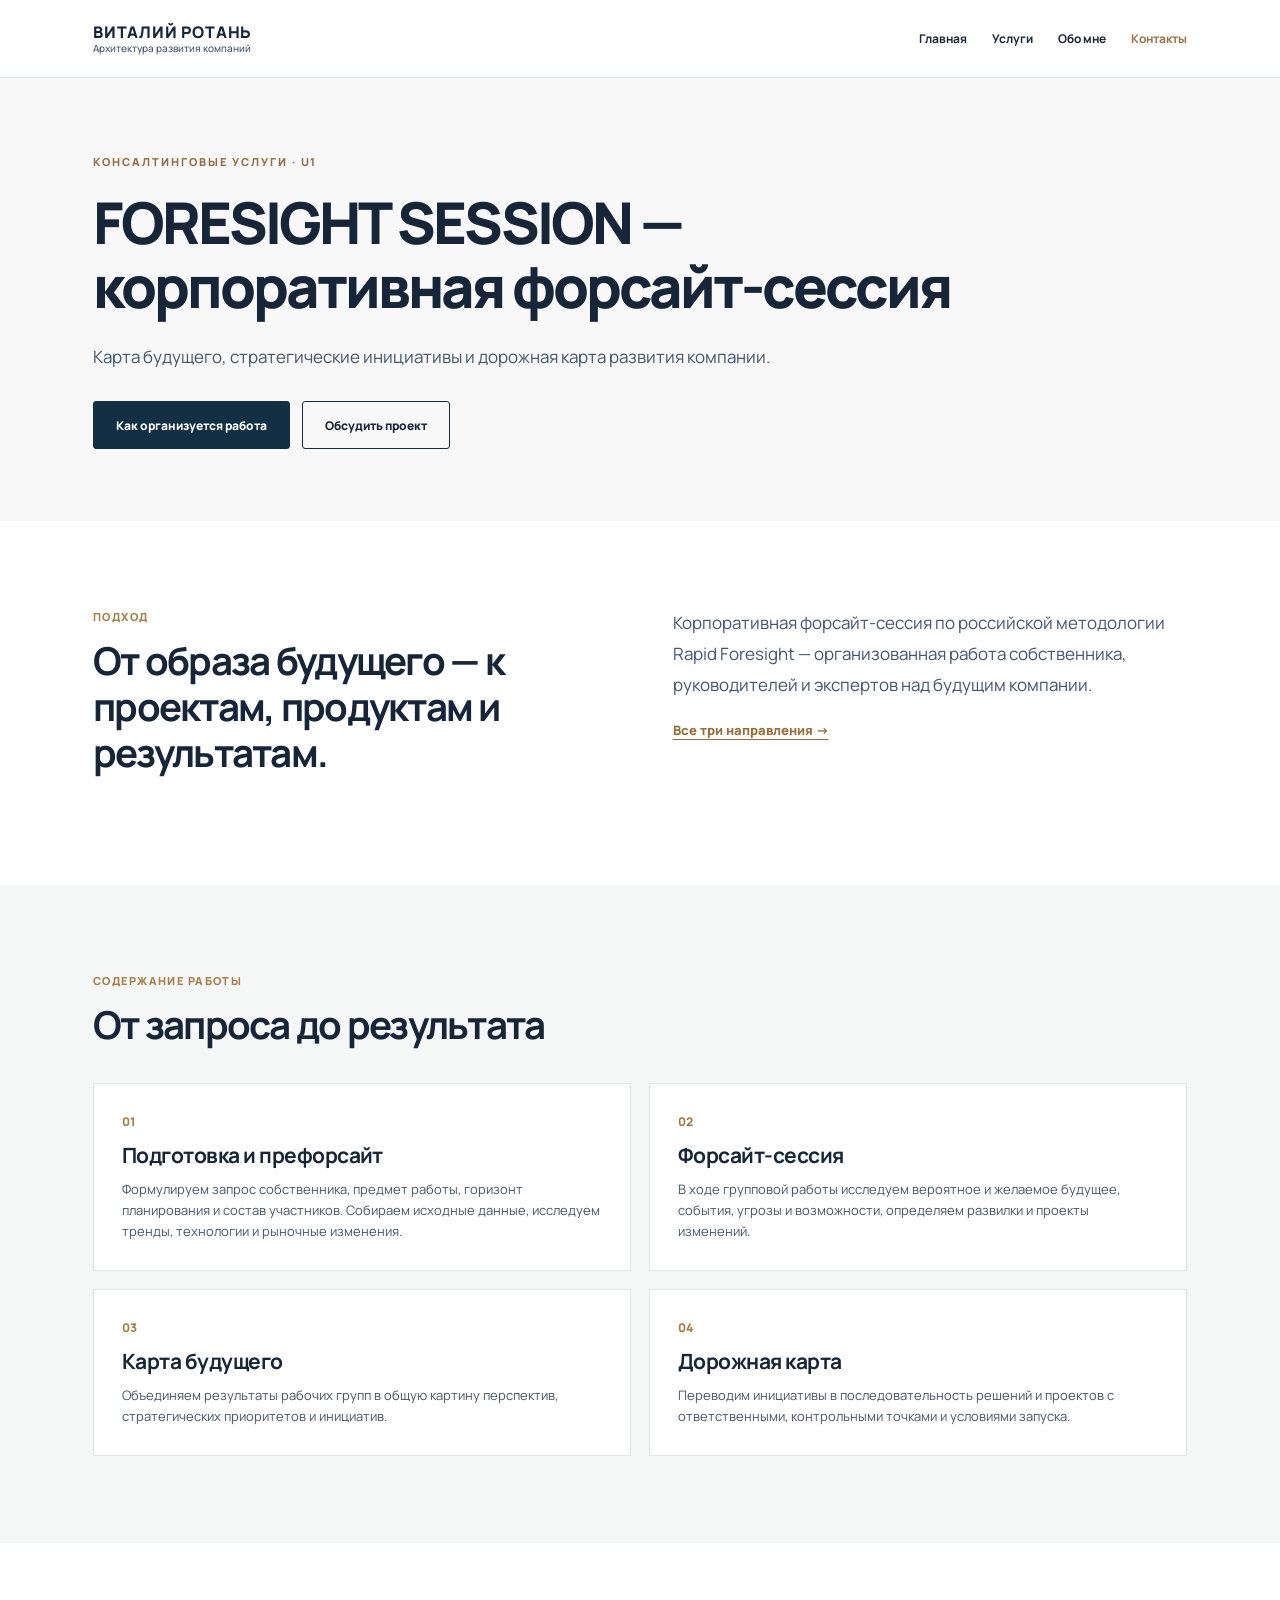
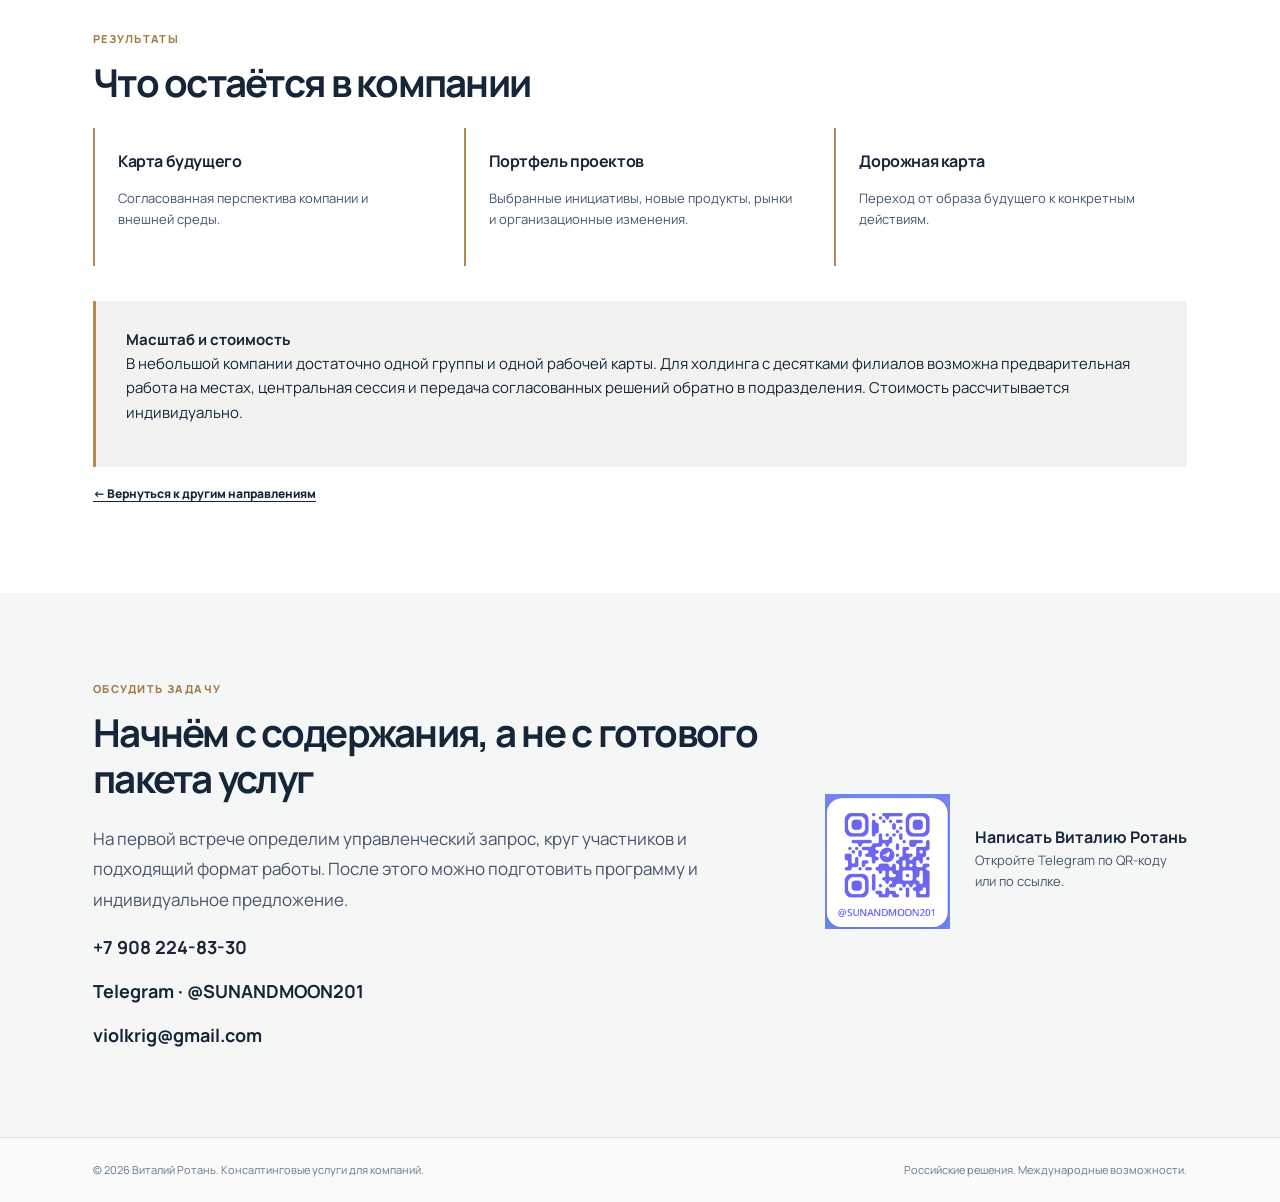
==== u1.html @ f014b750 "Initial commit" ====
<!doctype html><html lang="ru"><head><meta charset="UTF-8"><meta name="viewport" content="width=device-width,initial-scale=1"><meta name="description" content="FORESIGHT SESSION — корпоративная форсайт-сессия. Карта будущего, стратегические инициативы и дорожная карта развития компании."><title>FORESIGHT SESSION — корпоративная форсайт-сессия | Виталий Ротань</title><link rel="stylesheet" href="style.css"></head><body><header class="header"><div class="container header-inner"><a class="brand" href="index.html">ВИТАЛИЙ РОТАНЬ<small>Архитектура развития компаний</small></a><button class="mobile-menu" type="button" onclick="document.querySelector('.nav').classList.toggle('open')" aria-label="Открыть меню">Меню ☰</button><nav class="nav"><a href="index.html">Главная</a><a href="index.html#services">Услуги</a><a href="index.html#about">Обо мне</a><a class="link-accent" href="index.html#contacts">Контакты</a></nav></div></header><main><section class="subhero"><div class="container"><div class="eyebrow">Консалтинговые услуги · U1</div><h1>FORESIGHT SESSION — корпоративная форсайт-сессия</h1><p class="lead">Карта будущего, стратегические инициативы и дорожная карта развития компании.</p><div class="buttons"><a class="btn dark" href="#what">Как организуется работа</a><a class="btn" href="#contacts">Обсудить проект</a></div></div></section><section class="section"><div class="container two"><div><div class="overline">Подход</div><h2>От образа будущего — к проектам, продуктам и результатам.</h2></div><div><p class="lead">Корпоративная форсайт-сессия по российской методологии Rapid Foresight — организованная работа собственника, руководителей и экспертов над будущим компании.</p><p><a class="textlink" href="index.html#services">Все три направления →</a></p></div></div></section><section class="section tint" id="what"><div class="container"><div class="overline">Содержание работы</div><h2>От запроса до результата</h2><div class="steps"><article class="step"><div class="n">01</div><h3>Подготовка и префорсайт</h3><p>Формулируем запрос собственника, предмет работы, горизонт планирования и состав участников. Собираем исходные данные, исследуем тренды, технологии и рыночные изменения.</p></article><article class="step"><div class="n">02</div><h3>Форсайт-сессия</h3><p>В ходе групповой работы исследуем вероятное и желаемое будущее, события, угрозы и возможности, определяем развилки и проекты изменений.</p></article><article class="step"><div class="n">03</div><h3>Карта будущего</h3><p>Объединяем результаты рабочих групп в общую картину перспектив, стратегических приоритетов и инициатив.</p></article><article class="step"><div class="n">04</div><h3>Дорожная карта</h3><p>Переводим инициативы в последовательность решений и проектов с ответственными, контрольными точками и условиями запуска.</p></article></div></div></section><section class="section"><div class="container"><div class="overline">Результаты</div><h2>Что остаётся в компании</h2><div class="results"><article class="result"><h3>Карта будущего</h3><p>Согласованная перспектива компании и внешней среды.</p></article><article class="result"><h3>Портфель проектов</h3><p>Выбранные инициативы, новые продукты, рынки и организационные изменения.</p></article><article class="result"><h3>Дорожная карта</h3><p>Переход от образа будущего к конкретным действиям.</p></article></div><div class="banner"><strong>Масштаб и стоимость</strong><p>В небольшой компании достаточно одной группы и одной рабочей карты. Для холдинга с десятками филиалов возможна предварительная работа на местах, центральная сессия и передача согласованных решений обратно в подразделения. Стоимость рассчитывается индивидуально.</p></div><a class="mini-link" href="index.html#services">← Вернуться к другим направлениям</a></div></section></main><section class="section tint" id="contacts"><div class="container contact-wrap"><div><div class="overline">Обсудить задачу</div><h2>Начнём с содержания, а не с готового пакета услуг</h2><p class="lead">На первой встрече определим управленческий запрос, круг участников и подходящий формат работы. После этого можно подготовить программу и индивидуальное предложение.</p><div class="contact-lines"><a href="tel:+79082248330">+7 908 224-83-30</a><a href="https://t.me/SUNANDMOON201" target="_blank" rel="noopener">Telegram · @SUNANDMOON201</a><a href="mailto:violkrig@gmail.com">violkrig@gmail.com</a></div></div><div class="qr-card"><a href="https://t.me/SUNANDMOON201" target="_blank" rel="noopener"><img src="telegram-qr.png" alt="QR-код Telegram Виталия Ротань"></a><div><strong>Написать Виталию Ротань</strong><p class="small">Откройте Telegram по QR-коду или по ссылке.</p></div></div></div></section><footer class="footer"><div class="container footer-inner"><span>© 2026 Виталий Ротань. Консалтинговые услуги для компаний.</span><span>Российские решения. Международные возможности.</span></div></footer></body></html>
---- style.css ----
@import url('https://fonts.googleapis.com/css2?family=Manrope:wght@400;500;600;700;800&display=swap');
:root{--ink:#162538;--mid:#44566a;--pale:#f5f6f5;--line:#dfe5e6;--accent:#b28a51;--deep:#132f43;--white:#fff}*{box-sizing:border-box}html{scroll-behavior:smooth}body{margin:0;font-family:Manrope,Arial,sans-serif;color:var(--ink);background:white;line-height:1.62}a{color:inherit;text-decoration:none}button{font:inherit}.container{max-width:1170px;margin:auto;padding:0 38px}.header{position:sticky;top:0;z-index:20;background:rgba(255,255,255,.96);border-bottom:1px solid var(--line);backdrop-filter:blur(16px)}.header-inner{display:flex;align-items:center;justify-content:space-between;min-height:77px;gap:22px}.brand{font-size:16px;letter-spacing:.05em;font-weight:800;line-height:1.25}.brand small{display:block;font-weight:500;letter-spacing:0;font-size:10px;color:var(--mid)}.nav{display:flex;gap:25px;align-items:center}.nav a{font-size:12px;font-weight:700}.nav a:hover{color:#946d3b}.link-accent{color:#987043!important}.hero{padding:80px 0 77px;background:radial-gradient(circle at 80% 13%,#f0efeb,transparent 45%),#fafaf8}.eyebrow{font-size:11px;text-transform:uppercase;letter-spacing:.18em;color:#906e45;font-weight:800}.hero-grid{display:grid;grid-template-columns:1.12fr .88fr;gap:70px;align-items:center}h1,h2,h3,p{margin-top:0}h1{font-size:clamp(38px,4.5vw,64px);line-height:1.12;letter-spacing:-.052em;margin:19px 0 23px;font-weight:800}h2{font-size:clamp(29px,3vw,42px);line-height:1.2;letter-spacing:-.045em;margin:0 0 22px}h3{font-size:21px;letter-spacing:-.025em;line-height:1.3}.lead{font-size:17px;line-height:1.8;color:var(--mid);max-width:650px}.small{font-size:13px;color:var(--mid)}.buttons{display:flex;gap:12px;flex-wrap:wrap;margin-top:29px}.btn{display:inline-flex;justify-content:center;align-items:center;min-height:48px;padding:12px 22px;border:1px solid var(--deep);font-size:12px;font-weight:800;border-radius:3px;transition:.15s}.btn.dark{background:var(--deep);color:white}.btn:hover{transform:translateY(-2px)}.hero-image{width:100%;max-height:540px;object-fit:cover;object-position:center 16%;display:block;box-shadow:0 23px 60px #182f3f24}.photo-caption{margin:10px 0 0;color:var(--mid);font-size:11px}.section{padding:87px 0}.section.tint{background:#f5f6f6}.section.deep{background:var(--deep);color:white}.section.deep p{color:#d1dde2}.overline{font-size:11px;letter-spacing:.13em;text-transform:uppercase;color:#a47d4b;font-weight:800;margin-bottom:12px}.intro{max-width:770px}.intro p{font-size:16px;color:var(--mid)}.grid3{display:grid;grid-template-columns:repeat(3,1fr);gap:20px;margin-top:38px}.product{border:1px solid var(--line);padding:28px 25px 24px;min-height:310px;display:flex;flex-direction:column;background:white}.product .num{color:#a07d4a;font-weight:800;font-size:12px}.product p{font-size:13.5px;color:var(--mid);line-height:1.75}.product .learn{margin-top:auto;font-weight:800;font-size:12px;padding-top:22px;color:var(--deep)}.product:hover{border-color:#b39465;box-shadow:0 12px 35px #10263c10}.statement{font-size:clamp(24px,3vw,38px);max-width:900px;line-height:1.43;font-weight:700;letter-spacing:-.03em}.two{display:grid;grid-template-columns:1fr 1fr;gap:65px;align-items:start}.rule-list{list-style:none;margin:0;padding:0}.rule-list li{padding:17px 0;border-bottom:1px solid var(--line)}.rule-list strong{display:block;font-size:15px}.rule-list span{display:block;color:var(--mid);font-size:13px;margin-top:6px}.identity{display:grid;grid-template-columns:150px 1fr;gap:34px;align-items:center}.identity img{width:150px;height:192px;object-fit:cover;object-position:center 9%}.project-callout{display:flex;align-items:center;gap:28px;border-top:1px solid var(--line);padding-top:29px;margin-top:36px}.project-callout img{width:100px;height:100px;object-fit:contain}.project-callout p{font-size:13px;color:var(--mid);margin-bottom:7px}.textlink{font-weight:800;font-size:13px;color:#966e3c;text-decoration:underline;text-underline-offset:4px}.contact-wrap{display:grid;grid-template-columns:1.3fr .7fr;gap:45px;align-items:center}.contact-lines{display:flex;flex-direction:column;gap:15px;font-size:18px;font-weight:700}.contact-lines a:hover{text-decoration:underline}.qr-card{display:flex;align-items:center;gap:20px}.qr-card img{width:135px;height:135px;object-fit:contain}.footer{border-top:1px solid var(--line);padding:23px 0;background:#fafafa;color:#667887;font-size:11px}.footer-inner{display:flex;justify-content:space-between;gap:12px}.subhero{padding:75px 0 72px;background:#f7f8f7}.subhero h1{max-width:950px}.subhero .lead{max-width:850px}.steps{counter-reset:step;display:grid;grid-template-columns:repeat(2,1fr);gap:18px;margin-top:35px}.step{padding:28px;border:1px solid var(--line);background:white}.step .n{font-size:12px;color:#a07d4a;font-weight:800}.step h3{margin:10px 0}.step p{font-size:13px;color:var(--mid);margin:0}.results{display:grid;grid-template-columns:repeat(3,1fr);gap:18px}.result{padding:23px;border-left:2px solid var(--accent);background:#fff}.result h3{font-size:16px}.result p{font-size:13px;color:var(--mid)}.banner{background:#f2f3f1;border-left:3px solid var(--accent);padding:27px 30px;margin-top:35px;font-size:15px}.mini-link{display:inline-block;margin-top:17px;font-size:12px;font-weight:800;text-decoration:underline;text-underline-offset:3px}.mobile-menu{display:none}.no-wrap{white-space:nowrap}
@media(max-width:840px){.container{padding:0 22px}.nav{gap:15px}.nav a{font-size:11px}.hero{padding:50px 0}.hero-grid{grid-template-columns:1fr;gap:28px}.hero-image{max-height:440px;object-fit:contain;object-position:left}.grid3,.results{grid-template-columns:1fr}.product{min-height:auto}.section{padding:62px 0}.two,.contact-wrap{grid-template-columns:1fr;gap:26px}.steps{grid-template-columns:1fr}.identity{grid-template-columns:110px 1fr;gap:18px}.identity img{width:110px;height:145px}.project-callout{gap:13px}.project-callout img{width:72px;height:72px}.contact-lines{font-size:15px}}
@media(max-width:570px){.header-inner{min-height:66px}.nav{display:none}.mobile-menu{display:block;background:transparent;border:0;color:var(--deep);font-weight:800;cursor:pointer}.nav.open{display:flex;position:absolute;top:65px;left:0;right:0;flex-direction:column;align-items:flex-start;gap:0;padding:12px 22px 20px;background:white;border-bottom:1px solid var(--line)}.nav.open a{padding:10px 0;width:100%;font-size:13px}h1{font-size:36px}.lead{font-size:15px}.buttons{flex-direction:column;align-items:stretch}.btn{width:100%}.contact-wrap{gap:24px}.footer-inner{flex-direction:column}.qr-card img{width:110px;height:110px}}
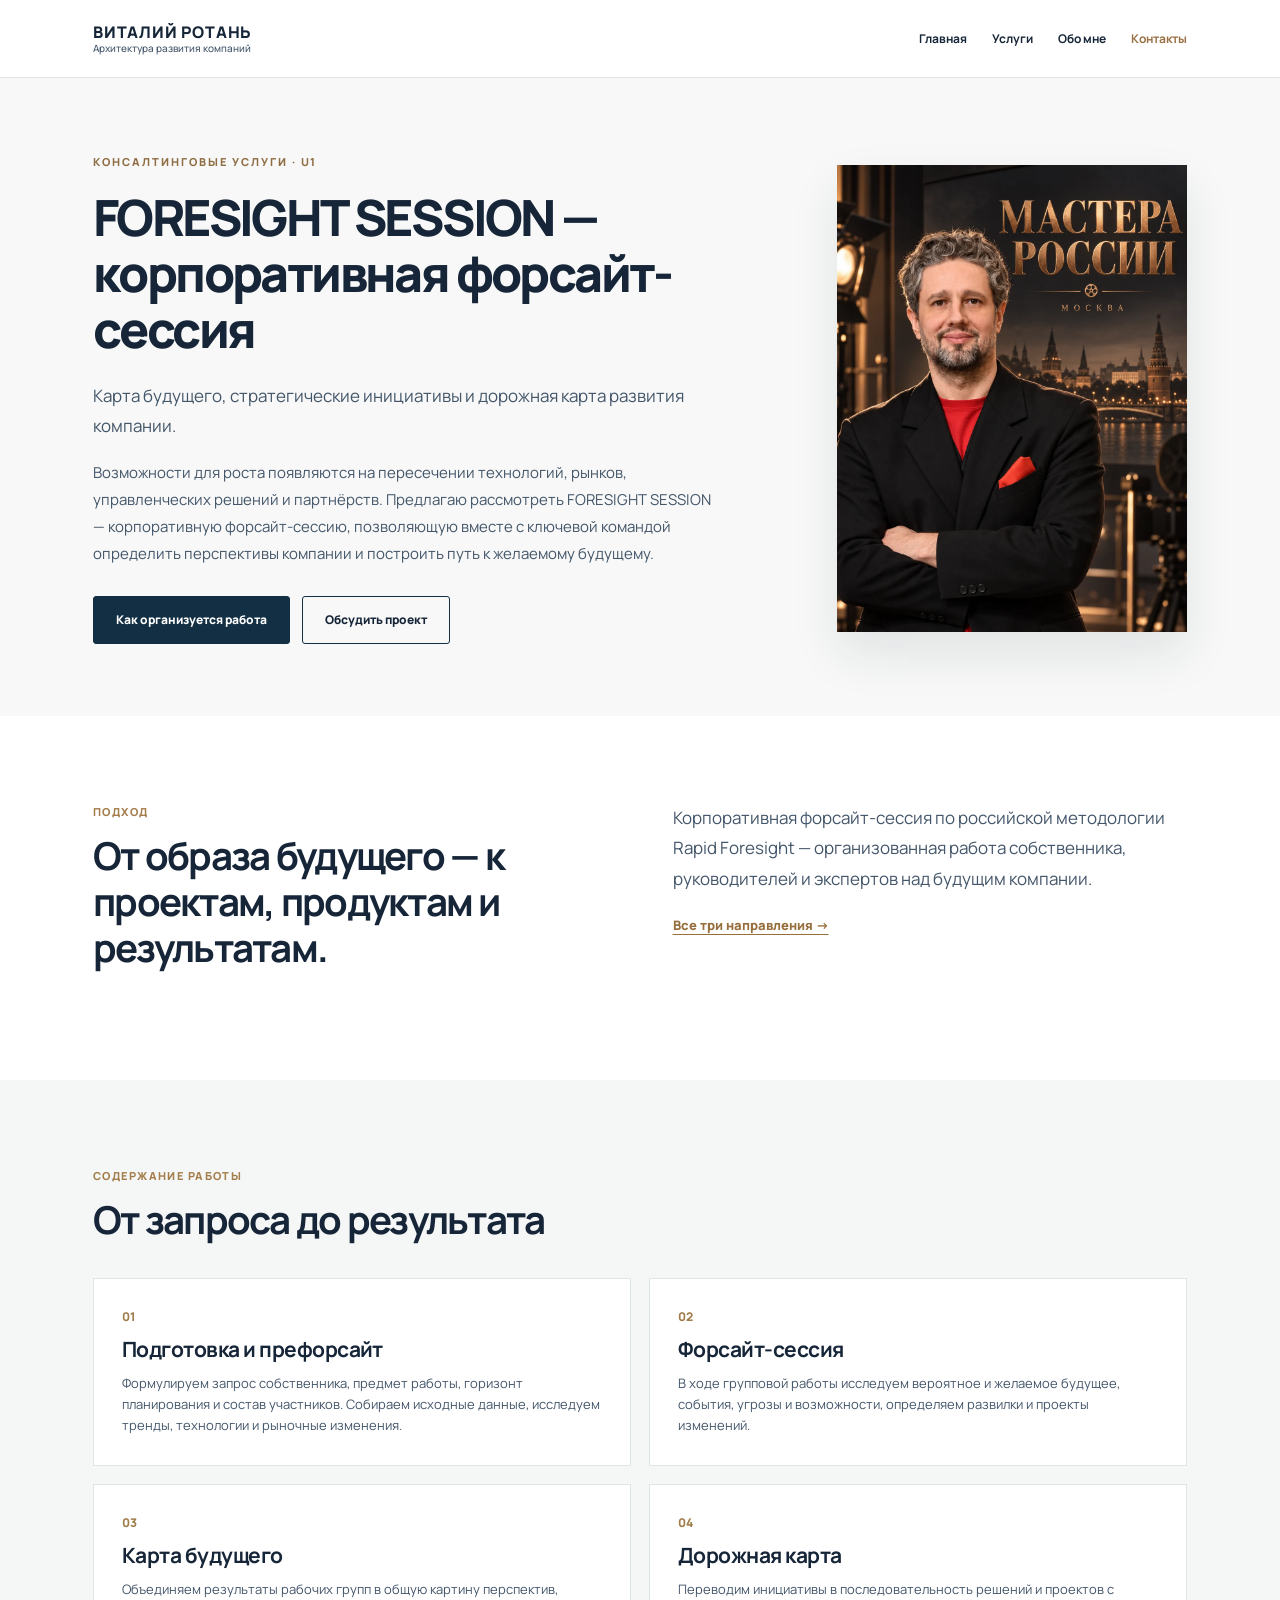
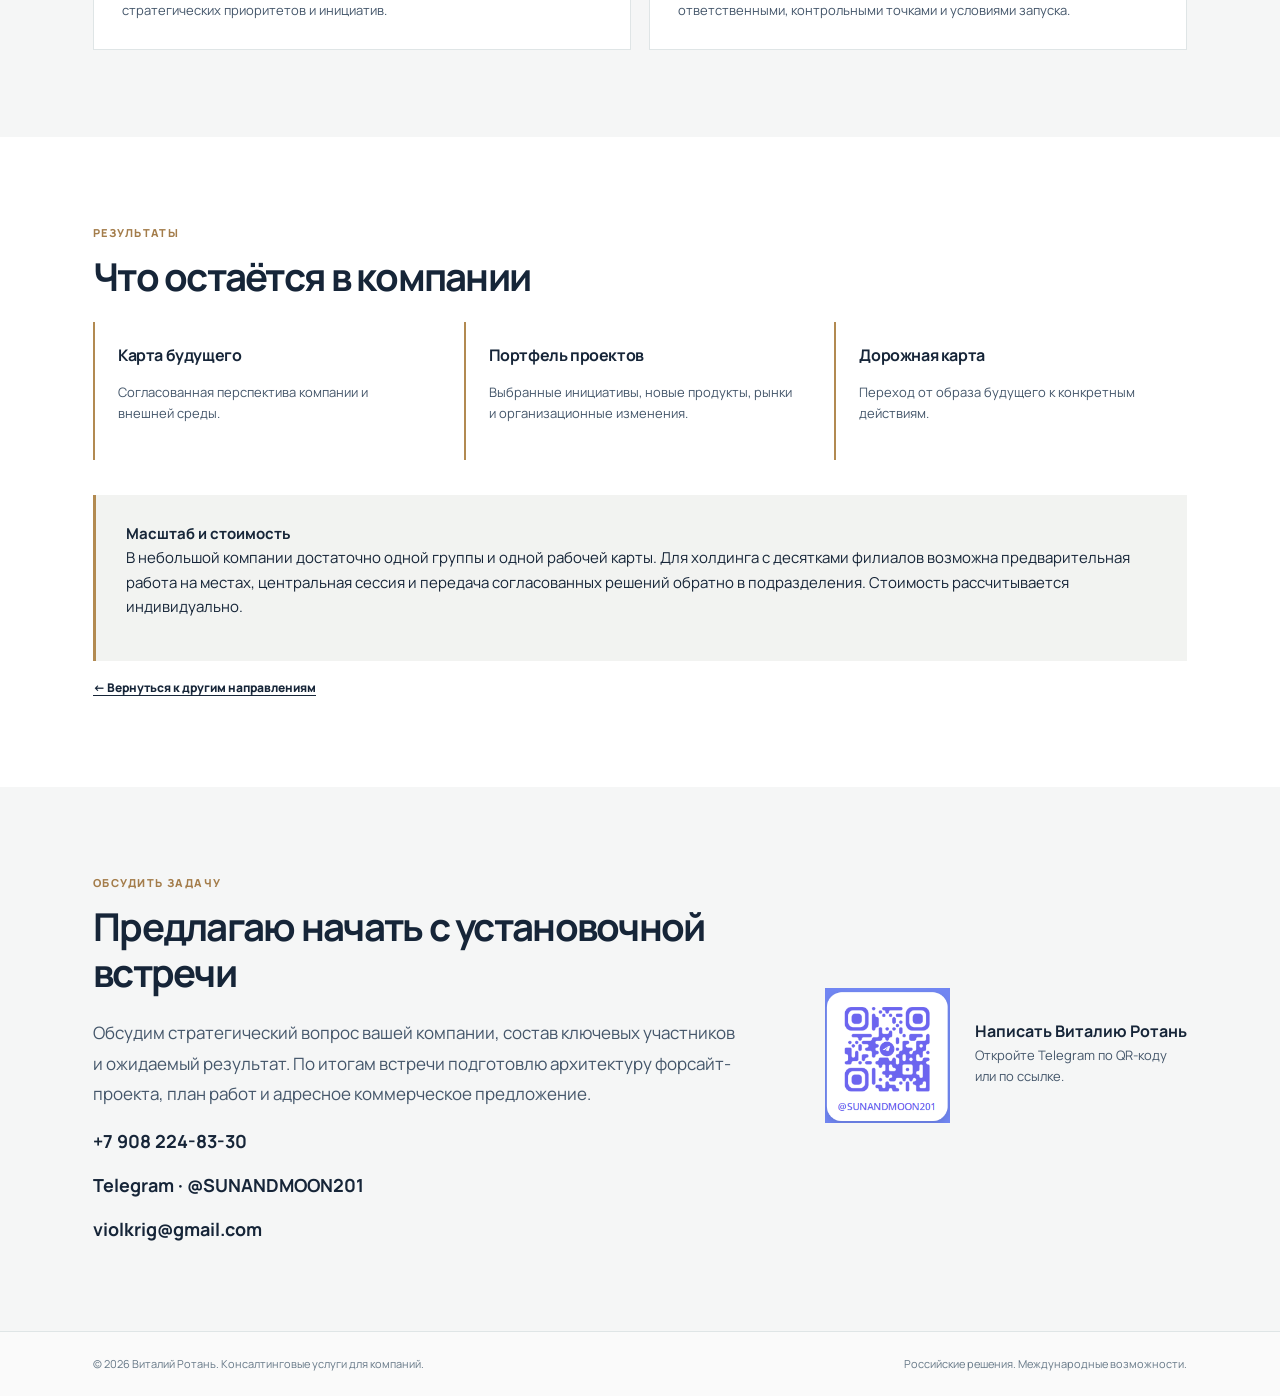
==== commit 42963ae1: "234" ====
--- a/u1.html
+++ b/u1.html
@@ -1 +1,3 @@
-<!doctype html><html lang="ru"><head><meta charset="UTF-8"><meta name="viewport" content="width=device-width,initial-scale=1"><meta name="description" content="FORESIGHT SESSION — корпоративная форсайт-сессия. Карта будущего, стратегические инициативы и дорожная карта развития компании."><title>FORESIGHT SESSION — корпоративная форсайт-сессия | Виталий Ротань</title><link rel="stylesheet" href="style.css"></head><body><header class="header"><div class="container header-inner"><a class="brand" href="index.html">ВИТАЛИЙ РОТАНЬ<small>Архитектура развития компаний</small></a><button class="mobile-menu" type="button" onclick="document.querySelector('.nav').classList.toggle('open')" aria-label="Открыть меню">Меню ☰</button><nav class="nav"><a href="index.html">Главная</a><a href="index.html#services">Услуги</a><a href="index.html#about">Обо мне</a><a class="link-accent" href="index.html#contacts">Контакты</a></nav></div></header><main><section class="subhero"><div class="container"><div class="eyebrow">Консалтинговые услуги · U1</div><h1>FORESIGHT SESSION — корпоративная форсайт-сессия</h1><p class="lead">Карта будущего, стратегические инициативы и дорожная карта развития компании.</p><div class="buttons"><a class="btn dark" href="#what">Как организуется работа</a><a class="btn" href="#contacts">Обсудить проект</a></div></div></section><section class="section"><div class="container two"><div><div class="overline">Подход</div><h2>От образа будущего — к проектам, продуктам и результатам.</h2></div><div><p class="lead">Корпоративная форсайт-сессия по российской методологии Rapid Foresight — организованная работа собственника, руководителей и экспертов над будущим компании.</p><p><a class="textlink" href="index.html#services">Все три направления →</a></p></div></div></section><section class="section tint" id="what"><div class="container"><div class="overline">Содержание работы</div><h2>От запроса до результата</h2><div class="steps"><article class="step"><div class="n">01</div><h3>Подготовка и префорсайт</h3><p>Формулируем запрос собственника, предмет работы, горизонт планирования и состав участников. Собираем исходные данные, исследуем тренды, технологии и рыночные изменения.</p></article><article class="step"><div class="n">02</div><h3>Форсайт-сессия</h3><p>В ходе групповой работы исследуем вероятное и желаемое будущее, события, угрозы и возможности, определяем развилки и проекты изменений.</p></article><article class="step"><div class="n">03</div><h3>Карта будущего</h3><p>Объединяем результаты рабочих групп в общую картину перспектив, стратегических приоритетов и инициатив.</p></article><article class="step"><div class="n">04</div><h3>Дорожная карта</h3><p>Переводим инициативы в последовательность решений и проектов с ответственными, контрольными точками и условиями запуска.</p></article></div></div></section><section class="section"><div class="container"><div class="overline">Результаты</div><h2>Что остаётся в компании</h2><div class="results"><article class="result"><h3>Карта будущего</h3><p>Согласованная перспектива компании и внешней среды.</p></article><article class="result"><h3>Портфель проектов</h3><p>Выбранные инициативы, новые продукты, рынки и организационные изменения.</p></article><article class="result"><h3>Дорожная карта</h3><p>Переход от образа будущего к конкретным действиям.</p></article></div><div class="banner"><strong>Масштаб и стоимость</strong><p>В небольшой компании достаточно одной группы и одной рабочей карты. Для холдинга с десятками филиалов возможна предварительная работа на местах, центральная сессия и передача согласованных решений обратно в подразделения. Стоимость рассчитывается индивидуально.</p></div><a class="mini-link" href="index.html#services">← Вернуться к другим направлениям</a></div></section></main><section class="section tint" id="contacts"><div class="container contact-wrap"><div><div class="overline">Обсудить задачу</div><h2>Начнём с содержания, а не с готового пакета услуг</h2><p class="lead">На первой встрече определим управленческий запрос, круг участников и подходящий формат работы. После этого можно подготовить программу и индивидуальное предложение.</p><div class="contact-lines"><a href="tel:+79082248330">+7 908 224-83-30</a><a href="https://t.me/SUNANDMOON201" target="_blank" rel="noopener">Telegram · @SUNANDMOON201</a><a href="mailto:violkrig@gmail.com">violkrig@gmail.com</a></div></div><div class="qr-card"><a href="https://t.me/SUNANDMOON201" target="_blank" rel="noopener"><img src="telegram-qr.png" alt="QR-код Telegram Виталия Ротань"></a><div><strong>Написать Виталию Ротань</strong><p class="small">Откройте Telegram по QR-коду или по ссылке.</p></div></div></div></section><footer class="footer"><div class="container footer-inner"><span>© 2026 Виталий Ротань. Консалтинговые услуги для компаний.</span><span>Российские решения. Международные возможности.</span></div></footer></body></html>+<!DOCTYPE html>
+
+<html lang="ru"><head><meta charset="utf-8"/><meta content="width=device-width,initial-scale=1" name="viewport"/><meta content="FORESIGHT SESSION — корпоративная форсайт-сессия. Карта будущего, стратегические инициативы и дорожная карта развития компании." name="description"/><title>FORESIGHT SESSION — корпоративная форсайт-сессия | Виталий Ротань</title><link href="style.css" rel="stylesheet"/></head><body><header class="header"><div class="container header-inner"><a class="brand" href="index.html">ВИТАЛИЙ РОТАНЬ<small>Архитектура развития компаний</small></a><button aria-label="Открыть меню" class="mobile-menu" onclick="document.querySelector('.nav').classList.toggle('open')" type="button">Меню ☰</button><nav class="nav"><a href="index.html">Главная</a><a href="index.html#services">Услуги</a><a href="index.html#about">Обо мне</a><a class="link-accent" href="index.html#contacts">Контакты</a></nav></div></header><main><section class="subhero"><div class="container"><div class="subhero-layout"><div><div class="eyebrow">Консалтинговые услуги · U1</div><h1>FORESIGHT SESSION — корпоративная форсайт-сессия</h1><p class="lead">Карта будущего, стратегические инициативы и дорожная карта развития компании.</p><p class="personal-intro">Возможности для роста появляются на пересечении технологий, рынков, управленческих решений и партнёрств. Предлагаю рассмотреть FORESIGHT SESSION — корпоративную форсайт-сессию, позволяющую вместе с ключевой командой определить перспективы компании и построить путь к желаемому будущему.</p><div class="buttons"><a class="btn dark" href="#what">Как организуется работа</a><a class="btn" href="#contacts">Обсудить проект</a></div></div><figure class="subhero-photo"><img alt="Виталий Ротань. Мастера России" src="portrait.png"/></figure></div></div></section><section class="section"><div class="container two"><div><div class="overline">Подход</div><h2>От образа будущего — к проектам, продуктам и результатам.</h2></div><div><p class="lead">Корпоративная форсайт-сессия по российской методологии Rapid Foresight — организованная работа собственника, руководителей и экспертов над будущим компании.</p><p><a class="textlink" href="index.html#services">Все три направления →</a></p></div></div></section><section class="section tint" id="what"><div class="container"><div class="overline">Содержание работы</div><h2>От запроса до результата</h2><div class="steps"><article class="step"><div class="n">01</div><h3>Подготовка и префорсайт</h3><p>Формулируем запрос собственника, предмет работы, горизонт планирования и состав участников. Собираем исходные данные, исследуем тренды, технологии и рыночные изменения.</p></article><article class="step"><div class="n">02</div><h3>Форсайт-сессия</h3><p>В ходе групповой работы исследуем вероятное и желаемое будущее, события, угрозы и возможности, определяем развилки и проекты изменений.</p></article><article class="step"><div class="n">03</div><h3>Карта будущего</h3><p>Объединяем результаты рабочих групп в общую картину перспектив, стратегических приоритетов и инициатив.</p></article><article class="step"><div class="n">04</div><h3>Дорожная карта</h3><p>Переводим инициативы в последовательность решений и проектов с ответственными, контрольными точками и условиями запуска.</p></article></div></div></section><section class="section"><div class="container"><div class="overline">Результаты</div><h2>Что остаётся в компании</h2><div class="results"><article class="result"><h3>Карта будущего</h3><p>Согласованная перспектива компании и внешней среды.</p></article><article class="result"><h3>Портфель проектов</h3><p>Выбранные инициативы, новые продукты, рынки и организационные изменения.</p></article><article class="result"><h3>Дорожная карта</h3><p>Переход от образа будущего к конкретным действиям.</p></article></div><div class="banner"><strong>Масштаб и стоимость</strong><p>В небольшой компании достаточно одной группы и одной рабочей карты. Для холдинга с десятками филиалов возможна предварительная работа на местах, центральная сессия и передача согласованных решений обратно в подразделения. Стоимость рассчитывается индивидуально.</p></div><a class="mini-link" href="index.html#services">← Вернуться к другим направлениям</a></div></section></main><section class="section tint" id="contacts"><div class="container contact-wrap"><div><div class="overline">Обсудить задачу</div><h2>Предлагаю начать с установочной встречи</h2><p class="lead">Обсудим стратегический вопрос вашей компании, состав ключевых участников и ожидаемый результат. По итогам встречи подготовлю архитектуру форсайт-проекта, план работ и адресное коммерческое предложение.</p><div class="contact-lines"><a href="tel:+79082248330">+7 908 224-83-30</a><a href="https://t.me/SUNANDMOON201" rel="noopener" target="_blank">Telegram · @SUNANDMOON201</a><a href="mailto:violkrig@gmail.com">violkrig@gmail.com</a></div></div><div class="qr-card"><a href="https://t.me/SUNANDMOON201" rel="noopener" target="_blank"><img alt="QR-код Telegram Виталия Ротань" src="telegram-qr.png"/></a><div><strong>Написать Виталию Ротань</strong><p class="small">Откройте Telegram по QR-коду или по ссылке.</p></div></div></div></section><footer class="footer"><div class="container footer-inner"><span>© 2026 Виталий Ротань. Консалтинговые услуги для компаний.</span><span>Российские решения. Международные возможности.</span></div></footer></body></html>
--- a/style.css
+++ b/style.css
@@ -3,3 +3,5 @@
 :root{--ink:#162538;--mid:#44566a;--pale:#f5f6f5;--line:#dfe5e6;--accent:#b28a51;--deep:#132f43;--white:#fff}*{box-sizing:border-box}html{scroll-behavior:smooth}body{margin:0;font-family:Manrope,Arial,sans-serif;color:var(--ink);background:white;line-height:1.62}a{color:inherit;text-decoration:none}button{font:inherit}.container{max-width:1170px;margin:auto;padding:0 38px}.header{position:sticky;top:0;z-index:20;background:rgba(255,255,255,.96);border-bottom:1px solid var(--line);backdrop-filter:blur(16px)}.header-inner{display:flex;align-items:center;justify-content:space-between;min-height:77px;gap:22px}.brand{font-size:16px;letter-spacing:.05em;font-weight:800;line-height:1.25}.brand small{display:block;font-weight:500;letter-spacing:0;font-size:10px;color:var(--mid)}.nav{display:flex;gap:25px;align-items:center}.nav a{font-size:12px;font-weight:700}.nav a:hover{color:#946d3b}.link-accent{color:#987043!important}.hero{padding:80px 0 77px;background:radial-gradient(circle at 80% 13%,#f0efeb,transparent 45%),#fafaf8}.eyebrow{font-size:11px;text-transform:uppercase;letter-spacing:.18em;color:#906e45;font-weight:800}.hero-grid{display:grid;grid-template-columns:1.12fr .88fr;gap:70px;align-items:center}h1,h2,h3,p{margin-top:0}h1{font-size:clamp(38px,4.5vw,64px);line-height:1.12;letter-spacing:-.052em;margin:19px 0 23px;font-weight:800}h2{font-size:clamp(29px,3vw,42px);line-height:1.2;letter-spacing:-.045em;margin:0 0 22px}h3{font-size:21px;letter-spacing:-.025em;line-height:1.3}.lead{font-size:17px;line-height:1.8;color:var(--mid);max-width:650px}.small{font-size:13px;color:var(--mid)}.buttons{display:flex;gap:12px;flex-wrap:wrap;margin-top:29px}.btn{display:inline-flex;justify-content:center;align-items:center;min-height:48px;padding:12px 22px;border:1px solid var(--deep);font-size:12px;font-weight:800;border-radius:3px;transition:.15s}.btn.dark{background:var(--deep);color:white}.btn:hover{transform:translateY(-2px)}.hero-image{width:100%;max-height:540px;object-fit:cover;object-position:center 16%;display:block;box-shadow:0 23px 60px #182f3f24}.photo-caption{margin:10px 0 0;color:var(--mid);font-size:11px}.section{padding:87px 0}.section.tint{background:#f5f6f6}.section.deep{background:var(--deep);color:white}.section.deep p{color:#d1dde2}.overline{font-size:11px;letter-spacing:.13em;text-transform:uppercase;color:#a47d4b;font-weight:800;margin-bottom:12px}.intro{max-width:770px}.intro p{font-size:16px;color:var(--mid)}.grid3{display:grid;grid-template-columns:repeat(3,1fr);gap:20px;margin-top:38px}.product{border:1px solid var(--line);padding:28px 25px 24px;min-height:310px;display:flex;flex-direction:column;background:white}.product .num{color:#a07d4a;font-weight:800;font-size:12px}.product p{font-size:13.5px;color:var(--mid);line-height:1.75}.product .learn{margin-top:auto;font-weight:800;font-size:12px;padding-top:22px;color:var(--deep)}.product:hover{border-color:#b39465;box-shadow:0 12px 35px #10263c10}.statement{font-size:clamp(24px,3vw,38px);max-width:900px;line-height:1.43;font-weight:700;letter-spacing:-.03em}.two{display:grid;grid-template-columns:1fr 1fr;gap:65px;align-items:start}.rule-list{list-style:none;margin:0;padding:0}.rule-list li{padding:17px 0;border-bottom:1px solid var(--line)}.rule-list strong{display:block;font-size:15px}.rule-list span{display:block;color:var(--mid);font-size:13px;margin-top:6px}.identity{display:grid;grid-template-columns:150px 1fr;gap:34px;align-items:center}.identity img{width:150px;height:192px;object-fit:cover;object-position:center 9%}.project-callout{display:flex;align-items:center;gap:28px;border-top:1px solid var(--line);padding-top:29px;margin-top:36px}.project-callout img{width:100px;height:100px;object-fit:contain}.project-callout p{font-size:13px;color:var(--mid);margin-bottom:7px}.textlink{font-weight:800;font-size:13px;color:#966e3c;text-decoration:underline;text-underline-offset:4px}.contact-wrap{display:grid;grid-template-columns:1.3fr .7fr;gap:45px;align-items:center}.contact-lines{display:flex;flex-direction:column;gap:15px;font-size:18px;font-weight:700}.contact-lines a:hover{text-decoration:underline}.qr-card{display:flex;align-items:center;gap:20px}.qr-card img{width:135px;height:135px;object-fit:contain}.footer{border-top:1px solid var(--line);padding:23px 0;background:#fafafa;color:#667887;font-size:11px}.footer-inner{display:flex;justify-content:space-between;gap:12px}.subhero{padding:75px 0 72px;background:#f7f8f7}.subhero h1{max-width:950px}.subhero .lead{max-width:850px}.steps{counter-reset:step;display:grid;grid-template-columns:repeat(2,1fr);gap:18px;margin-top:35px}.step{padding:28px;border:1px solid var(--line);background:white}.step .n{font-size:12px;color:#a07d4a;font-weight:800}.step h3{margin:10px 0}.step p{font-size:13px;color:var(--mid);margin:0}.results{display:grid;grid-template-columns:repeat(3,1fr);gap:18px}.result{padding:23px;border-left:2px solid var(--accent);background:#fff}.result h3{font-size:16px}.result p{font-size:13px;color:var(--mid)}.banner{background:#f2f3f1;border-left:3px solid var(--accent);padding:27px 30px;margin-top:35px;font-size:15px}.mini-link{display:inline-block;margin-top:17px;font-size:12px;font-weight:800;text-decoration:underline;text-underline-offset:3px}.mobile-menu{display:none}.no-wrap{white-space:nowrap}
 @media(max-width:840px){.container{padding:0 22px}.nav{gap:15px}.nav a{font-size:11px}.hero{padding:50px 0}.hero-grid{grid-template-columns:1fr;gap:28px}.hero-image{max-height:440px;object-fit:contain;object-position:left}.grid3,.results{grid-template-columns:1fr}.product{min-height:auto}.section{padding:62px 0}.two,.contact-wrap{grid-template-columns:1fr;gap:26px}.steps{grid-template-columns:1fr}.identity{grid-template-columns:110px 1fr;gap:18px}.identity img{width:110px;height:145px}.project-callout{gap:13px}.project-callout img{width:72px;height:72px}.contact-lines{font-size:15px}}
 @media(max-width:570px){.header-inner{min-height:66px}.nav{display:none}.mobile-menu{display:block;background:transparent;border:0;color:var(--deep);font-weight:800;cursor:pointer}.nav.open{display:flex;position:absolute;top:65px;left:0;right:0;flex-direction:column;align-items:flex-start;gap:0;padding:12px 22px 20px;background:white;border-bottom:1px solid var(--line)}.nav.open a{padding:10px 0;width:100%;font-size:13px}h1{font-size:36px}.lead{font-size:15px}.buttons{flex-direction:column;align-items:stretch}.btn{width:100%}.contact-wrap{gap:24px}.footer-inner{flex-direction:column}.qr-card img{width:110px;height:110px}}
+
+.subhero-layout{display:grid;grid-template-columns:1.2fr .8fr;gap:56px;align-items:center}.subhero-photo{margin:0;max-width:350px;justify-self:end}.subhero-photo img{width:100%;height:auto;display:block;box-shadow:0 22px 45px #1b2b3a19}.personal-intro{font-size:15px;line-height:1.8;color:var(--mid);max-width:670px;margin-top:12px}.subhero-layout h1{font-size:clamp(34px,3.9vw,53px)}@media(max-width:840px){.subhero-layout{grid-template-columns:1fr;gap:26px}.subhero-photo{justify-self:start;max-width:320px}}
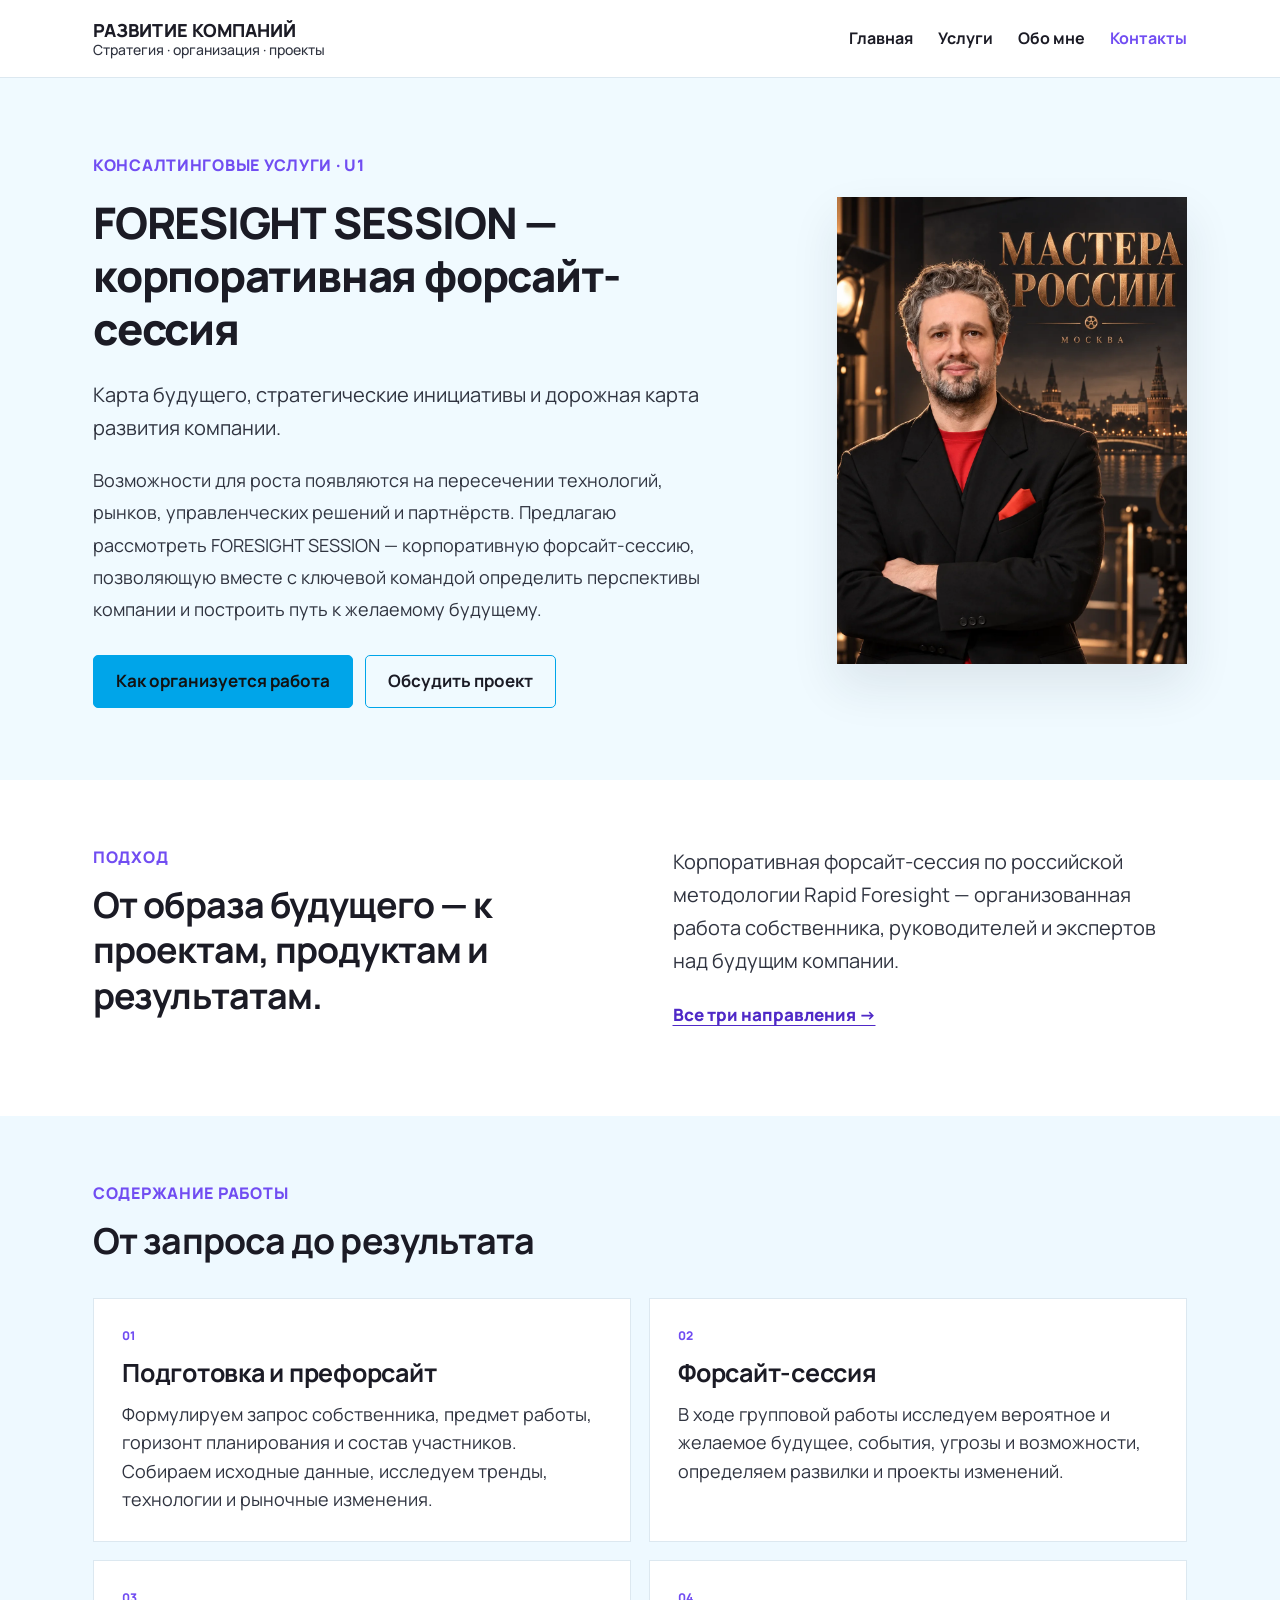
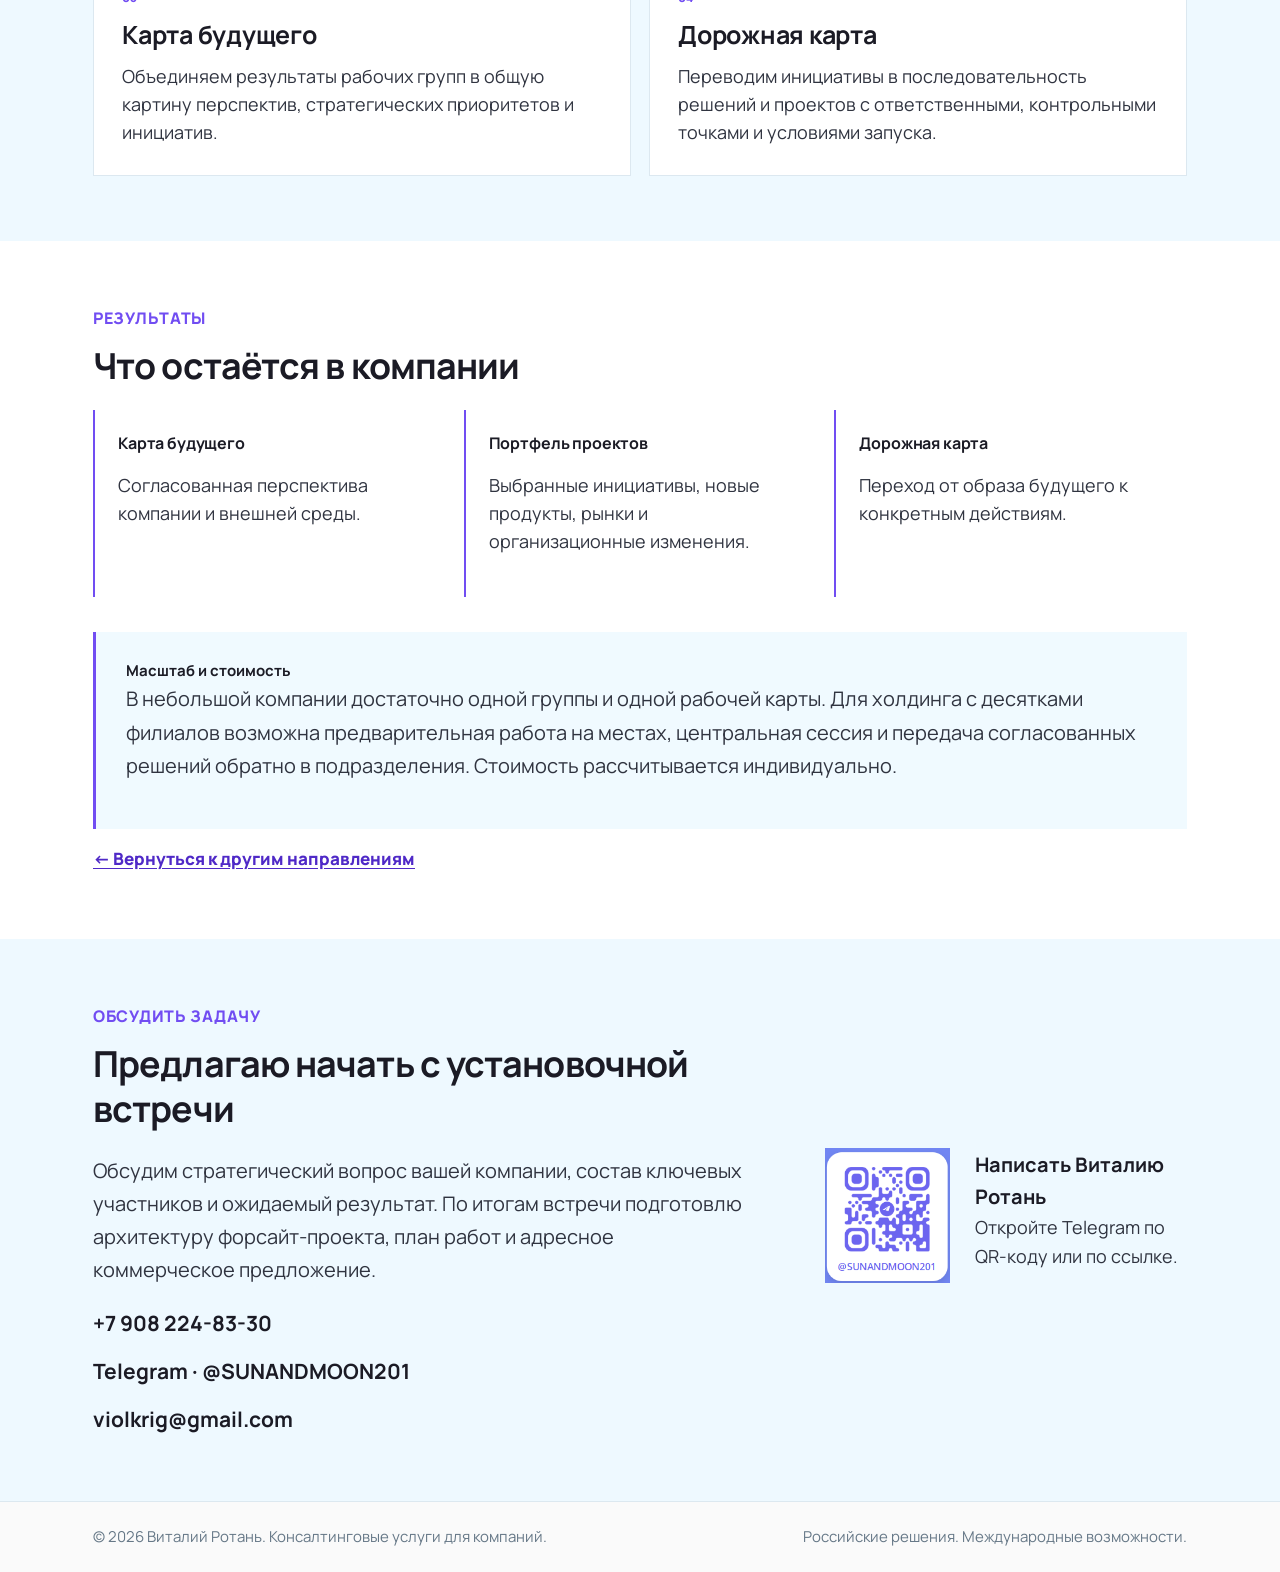
==== commit ddacdfe5: "15" ====
--- a/u1.html
+++ b/u1.html
@@ -1,3 +1,3 @@
 <!DOCTYPE html>
 
-<html lang="ru"><head><meta charset="utf-8"/><meta content="width=device-width,initial-scale=1" name="viewport"/><meta content="FORESIGHT SESSION — корпоративная форсайт-сессия. Карта будущего, стратегические инициативы и дорожная карта развития компании." name="description"/><title>FORESIGHT SESSION — корпоративная форсайт-сессия | Виталий Ротань</title><link href="style.css" rel="stylesheet"/></head><body><header class="header"><div class="container header-inner"><a class="brand" href="index.html">ВИТАЛИЙ РОТАНЬ<small>Архитектура развития компаний</small></a><button aria-label="Открыть меню" class="mobile-menu" onclick="document.querySelector('.nav').classList.toggle('open')" type="button">Меню ☰</button><nav class="nav"><a href="index.html">Главная</a><a href="index.html#services">Услуги</a><a href="index.html#about">Обо мне</a><a class="link-accent" href="index.html#contacts">Контакты</a></nav></div></header><main><section class="subhero"><div class="container"><div class="subhero-layout"><div><div class="eyebrow">Консалтинговые услуги · U1</div><h1>FORESIGHT SESSION — корпоративная форсайт-сессия</h1><p class="lead">Карта будущего, стратегические инициативы и дорожная карта развития компании.</p><p class="personal-intro">Возможности для роста появляются на пересечении технологий, рынков, управленческих решений и партнёрств. Предлагаю рассмотреть FORESIGHT SESSION — корпоративную форсайт-сессию, позволяющую вместе с ключевой командой определить перспективы компании и построить путь к желаемому будущему.</p><div class="buttons"><a class="btn dark" href="#what">Как организуется работа</a><a class="btn" href="#contacts">Обсудить проект</a></div></div><figure class="subhero-photo"><img alt="Виталий Ротань. Мастера России" src="portrait.png"/></figure></div></div></section><section class="section"><div class="container two"><div><div class="overline">Подход</div><h2>От образа будущего — к проектам, продуктам и результатам.</h2></div><div><p class="lead">Корпоративная форсайт-сессия по российской методологии Rapid Foresight — организованная работа собственника, руководителей и экспертов над будущим компании.</p><p><a class="textlink" href="index.html#services">Все три направления →</a></p></div></div></section><section class="section tint" id="what"><div class="container"><div class="overline">Содержание работы</div><h2>От запроса до результата</h2><div class="steps"><article class="step"><div class="n">01</div><h3>Подготовка и префорсайт</h3><p>Формулируем запрос собственника, предмет работы, горизонт планирования и состав участников. Собираем исходные данные, исследуем тренды, технологии и рыночные изменения.</p></article><article class="step"><div class="n">02</div><h3>Форсайт-сессия</h3><p>В ходе групповой работы исследуем вероятное и желаемое будущее, события, угрозы и возможности, определяем развилки и проекты изменений.</p></article><article class="step"><div class="n">03</div><h3>Карта будущего</h3><p>Объединяем результаты рабочих групп в общую картину перспектив, стратегических приоритетов и инициатив.</p></article><article class="step"><div class="n">04</div><h3>Дорожная карта</h3><p>Переводим инициативы в последовательность решений и проектов с ответственными, контрольными точками и условиями запуска.</p></article></div></div></section><section class="section"><div class="container"><div class="overline">Результаты</div><h2>Что остаётся в компании</h2><div class="results"><article class="result"><h3>Карта будущего</h3><p>Согласованная перспектива компании и внешней среды.</p></article><article class="result"><h3>Портфель проектов</h3><p>Выбранные инициативы, новые продукты, рынки и организационные изменения.</p></article><article class="result"><h3>Дорожная карта</h3><p>Переход от образа будущего к конкретным действиям.</p></article></div><div class="banner"><strong>Масштаб и стоимость</strong><p>В небольшой компании достаточно одной группы и одной рабочей карты. Для холдинга с десятками филиалов возможна предварительная работа на местах, центральная сессия и передача согласованных решений обратно в подразделения. Стоимость рассчитывается индивидуально.</p></div><a class="mini-link" href="index.html#services">← Вернуться к другим направлениям</a></div></section></main><section class="section tint" id="contacts"><div class="container contact-wrap"><div><div class="overline">Обсудить задачу</div><h2>Предлагаю начать с установочной встречи</h2><p class="lead">Обсудим стратегический вопрос вашей компании, состав ключевых участников и ожидаемый результат. По итогам встречи подготовлю архитектуру форсайт-проекта, план работ и адресное коммерческое предложение.</p><div class="contact-lines"><a href="tel:+79082248330">+7 908 224-83-30</a><a href="https://t.me/SUNANDMOON201" rel="noopener" target="_blank">Telegram · @SUNANDMOON201</a><a href="mailto:violkrig@gmail.com">violkrig@gmail.com</a></div></div><div class="qr-card"><a href="https://t.me/SUNANDMOON201" rel="noopener" target="_blank"><img alt="QR-код Telegram Виталия Ротань" src="telegram-qr.png"/></a><div><strong>Написать Виталию Ротань</strong><p class="small">Откройте Telegram по QR-коду или по ссылке.</p></div></div></div></section><footer class="footer"><div class="container footer-inner"><span>© 2026 Виталий Ротань. Консалтинговые услуги для компаний.</span><span>Российские решения. Международные возможности.</span></div></footer></body></html>+<html lang="ru"><head><meta charset="utf-8"/><meta content="width=device-width,initial-scale=1" name="viewport"/><meta content="FORESIGHT SESSION — корпоративная форсайт-сессия. Карта будущего, стратегические инициативы и дорожная карта развития компании." name="description"/><title>FORESIGHT SESSION — корпоративная форсайт-сессия | Виталий Ротань</title><link href="style.css" rel="stylesheet"/></head><body><header class="header"><div class="container header-inner"><a class="brand" href="index.html">РАЗВИТИЕ КОМПАНИЙ<small>Стратегия · организация · проекты</small></a><button aria-label="Открыть меню" class="mobile-menu" onclick="document.querySelector('.nav').classList.toggle('open')" type="button">Меню ☰</button><nav class="nav"><a href="index.html">Главная</a><a href="index.html#services">Услуги</a><a href="index.html#about">Обо мне</a><a class="link-accent" href="index.html#contacts">Контакты</a></nav></div></header><main><section class="subhero"><div class="container"><div class="subhero-layout"><div><div class="eyebrow">Консалтинговые услуги · U1</div><h1>FORESIGHT SESSION — корпоративная форсайт-сессия</h1><p class="lead">Карта будущего, стратегические инициативы и дорожная карта развития компании.</p><p class="personal-intro">Возможности для роста появляются на пересечении технологий, рынков, управленческих решений и партнёрств. Предлагаю рассмотреть FORESIGHT SESSION — корпоративную форсайт-сессию, позволяющую вместе с ключевой командой определить перспективы компании и построить путь к желаемому будущему.</p><div class="buttons"><a class="btn dark" href="#what">Как организуется работа</a><a class="btn" href="#contacts">Обсудить проект</a></div></div><figure class="subhero-photo"><img alt="Виталий Ротань. Мастера России" src="portrait.png"/></figure></div></div></section><section class="section"><div class="container two"><div><div class="overline">Подход</div><h2>От образа будущего — к проектам, продуктам и результатам.</h2></div><div><p class="lead">Корпоративная форсайт-сессия по российской методологии Rapid Foresight — организованная работа собственника, руководителей и экспертов над будущим компании.</p><p><a class="textlink" href="index.html#services">Все три направления →</a></p></div></div></section><section class="section tint" id="what"><div class="container"><div class="overline">Содержание работы</div><h2>От запроса до результата</h2><div class="steps"><article class="step"><div class="n">01</div><h3>Подготовка и префорсайт</h3><p>Формулируем запрос собственника, предмет работы, горизонт планирования и состав участников. Собираем исходные данные, исследуем тренды, технологии и рыночные изменения.</p></article><article class="step"><div class="n">02</div><h3>Форсайт-сессия</h3><p>В ходе групповой работы исследуем вероятное и желаемое будущее, события, угрозы и возможности, определяем развилки и проекты изменений.</p></article><article class="step"><div class="n">03</div><h3>Карта будущего</h3><p>Объединяем результаты рабочих групп в общую картину перспектив, стратегических приоритетов и инициатив.</p></article><article class="step"><div class="n">04</div><h3>Дорожная карта</h3><p>Переводим инициативы в последовательность решений и проектов с ответственными, контрольными точками и условиями запуска.</p></article></div></div></section><section class="section"><div class="container"><div class="overline">Результаты</div><h2>Что остаётся в компании</h2><div class="results"><article class="result"><h3>Карта будущего</h3><p>Согласованная перспектива компании и внешней среды.</p></article><article class="result"><h3>Портфель проектов</h3><p>Выбранные инициативы, новые продукты, рынки и организационные изменения.</p></article><article class="result"><h3>Дорожная карта</h3><p>Переход от образа будущего к конкретным действиям.</p></article></div><div class="banner"><strong>Масштаб и стоимость</strong><p>В небольшой компании достаточно одной группы и одной рабочей карты. Для холдинга с десятками филиалов возможна предварительная работа на местах, центральная сессия и передача согласованных решений обратно в подразделения. Стоимость рассчитывается индивидуально.</p></div><a class="mini-link" href="index.html#services">← Вернуться к другим направлениям</a></div></section></main><section class="section tint" id="contacts"><div class="container contact-wrap"><div><div class="overline">Обсудить задачу</div><h2>Предлагаю начать с установочной встречи</h2><p class="lead">Обсудим стратегический вопрос вашей компании, состав ключевых участников и ожидаемый результат. По итогам встречи подготовлю архитектуру форсайт-проекта, план работ и адресное коммерческое предложение.</p><div class="contact-lines"><a href="tel:+79082248330">+7 908 224-83-30</a><a href="https://t.me/SUNANDMOON201" rel="noopener" target="_blank">Telegram · @SUNANDMOON201</a><a href="mailto:violkrig@gmail.com">violkrig@gmail.com</a></div></div><div class="qr-card"><a href="https://t.me/SUNANDMOON201" rel="noopener" target="_blank"><img alt="QR-код Telegram Виталия Ротань" src="telegram-qr.png"/></a><div><strong>Написать Виталию Ротань</strong><p class="small">Откройте Telegram по QR-коду или по ссылке.</p></div></div></div></section><footer class="footer"><div class="container footer-inner"><span>© 2026 Виталий Ротань. Консалтинговые услуги для компаний.</span><span>Российские решения. Международные возможности.</span></div></footer></body></html>
--- a/style.css
+++ b/style.css
@@ -5,3 +5,51 @@
 @media(max-width:570px){.header-inner{min-height:66px}.nav{display:none}.mobile-menu{display:block;background:transparent;border:0;color:var(--deep);font-weight:800;cursor:pointer}.nav.open{display:flex;position:absolute;top:65px;left:0;right:0;flex-direction:column;align-items:flex-start;gap:0;padding:12px 22px 20px;background:white;border-bottom:1px solid var(--line)}.nav.open a{padding:10px 0;width:100%;font-size:13px}h1{font-size:36px}.lead{font-size:15px}.buttons{flex-direction:column;align-items:stretch}.btn{width:100%}.contact-wrap{gap:24px}.footer-inner{flex-direction:column}.qr-card img{width:110px;height:110px}}
 
 .subhero-layout{display:grid;grid-template-columns:1.2fr .8fr;gap:56px;align-items:center}.subhero-photo{margin:0;max-width:350px;justify-self:end}.subhero-photo img{width:100%;height:auto;display:block;box-shadow:0 22px 45px #1b2b3a19}.personal-intro{font-size:15px;line-height:1.8;color:var(--mid);max-width:670px;margin-top:12px}.subhero-layout h1{font-size:clamp(34px,3.9vw,53px)}@media(max-width:840px){.subhero-layout{grid-template-columns:1fr;gap:26px}.subhero-photo{justify-self:start;max-width:320px}}
+
+/* Site V4: ровная типографика и выбранные цветовые акценты */
+:root{--ink:#1b1b25;--mid:#303440;--pale:#f4faff;--line:#dce8f0;--accent:#714DF2;--deep:#00A5E9;--white:#fff}
+body{color:var(--ink);font-size:20px;line-height:1.58}
+.header{background:rgba(255,255,255,.97)}
+.brand{font-size:18px;letter-spacing:.005em}.brand small{font-size:14px;color:#303440}
+.nav a{font-size:16px}.nav a:hover,.link-accent{color:#714DF2!important}
+.hero{background:linear-gradient(112deg,#fff 55%,#eaf8ff 100%);padding:58px 0}
+.hero-grid{grid-template-columns:1.12fr .88fr;gap:45px}
+.eyebrow,.overline{font-size:16px;letter-spacing:.045em;color:#714DF2}
+h1{font-size:clamp(33px,3.4vw,46px);letter-spacing:-.028em;line-height:1.22;margin:18px 0 22px}
+h2{font-size:clamp(28px,2.8vw,36px);letter-spacing:-.025em;line-height:1.27}
+h3{font-size:25px;letter-spacing:-.01em;line-height:1.35}
+p,.lead,.intro p{font-size:20px;line-height:1.66;color:var(--mid)}
+.small,.personal-intro{font-size:18px}.hero .lead{font-size:20px;line-height:1.6}
+.btn{font-size:17px;font-weight:700;min-height:52px;border-radius:5px;border-color:#00A5E9}
+.btn.dark{background:#00A5E9;color:#121212}
+.photo-caption{font-size:17px;color:#25252b}
+.section{padding:65px 0}.section.tint{background:#eef9ff}.section.deep{background:#e5f7ff;color:#1b1b25}
+.section.deep p{color:#303440}.statement{font-size:clamp(28px,2.9vw,37px)}
+.grid3{gap:17px;margin-top:32px}.product{min-height:310px;padding:27px 23px;border-radius:6px}
+.product p,.step p,.result p,.project-callout p{font-size:18px;line-height:1.57}
+.product .learn,.textlink,.mini-link{font-size:17px;color:#4F29C7}
+.rule-list strong{font-size:20px}.rule-list span{font-size:18px}
+.contact-lines{font-size:21px}.footer{font-size:15px}
+.subhero{background:#f0faff}.subhero-layout h1{font-size:clamp(34px,3.4vw,46px)}
+.step .n{color:#714DF2}.banner{background:#f0faff}.result{border-left-color:#714DF2}
+.projects-section{background:white}.projects-grid{display:grid;grid-template-columns:1fr 1fr;gap:20px;margin-top:22px}
+.project-card{border:1px solid var(--line);border-radius:6px;padding:28px;min-height:215px}
+.project-card p{font-size:18px}.project-media{display:flex;align-items:center;gap:20px}.project-media img{width:112px;height:112px;object-fit:contain}
+@media(max-width:840px){.hero-grid,.projects-grid{grid-template-columns:1fr}.nav a{font-size:14px}.product{min-height:auto}}
+@media(max-width:570px){body{font-size:18px}.brand{font-size:16px}.brand small{font-size:12px}h1{font-size:34px}h2{font-size:29px}h3{font-size:23px}.lead,p,.hero .lead{font-size:18px}.overline,.eyebrow{font-size:14px}.btn{font-size:17px}.nav.open a{font-size:17px}.project-media{align-items:flex-start}.project-media img{width:85px;height:85px}.section{padding:49px 0}.hero{padding:42px 0}}
+
+/* Site V5: четыре строки вступления; равная и доступная типографика */
+.hero-grid{align-items:start;gap:40px}
+.quote-sequence{display:flex;flex-direction:column;gap:0}
+.opening-quote{margin:0;padding:12px 0 13px;border-bottom:1px solid #dce8f0}
+.opening-quote:first-child{padding-top:0}
+.opening-quote blockquote{margin:0 0 5px;font-size:clamp(21px,2.0vw,27px);line-height:1.36;letter-spacing:-.015em;font-weight:650;color:#181a22}
+.opening-quote figcaption{font-size:16px;line-height:1.5;color:#555862}
+.closing-quote blockquote{font-weight:750}
+.manifest-link{color:#4F29C7;text-decoration:underline;text-decoration-thickness:1px;text-underline-offset:4px;font-weight:650}
+.manifest-link:hover,.manifest-link:focus-visible{color:#714DF2}
+.opens-new-tab{display:block;font-size:14px;color:#555862;margin-top:3px}
+.hero-cta{padding-top:13px}
+.hero-tagline{font-size:19px;line-height:1.5;color:#303440;margin-bottom:5px}
+.hero-cta .buttons{margin-top:16px}
+@media(max-width:570px){.opening-quote blockquote{font-size:22px}.opening-quote figcaption{font-size:16px}.opens-new-tab{font-size:14px}.hero-tagline{font-size:18px}}
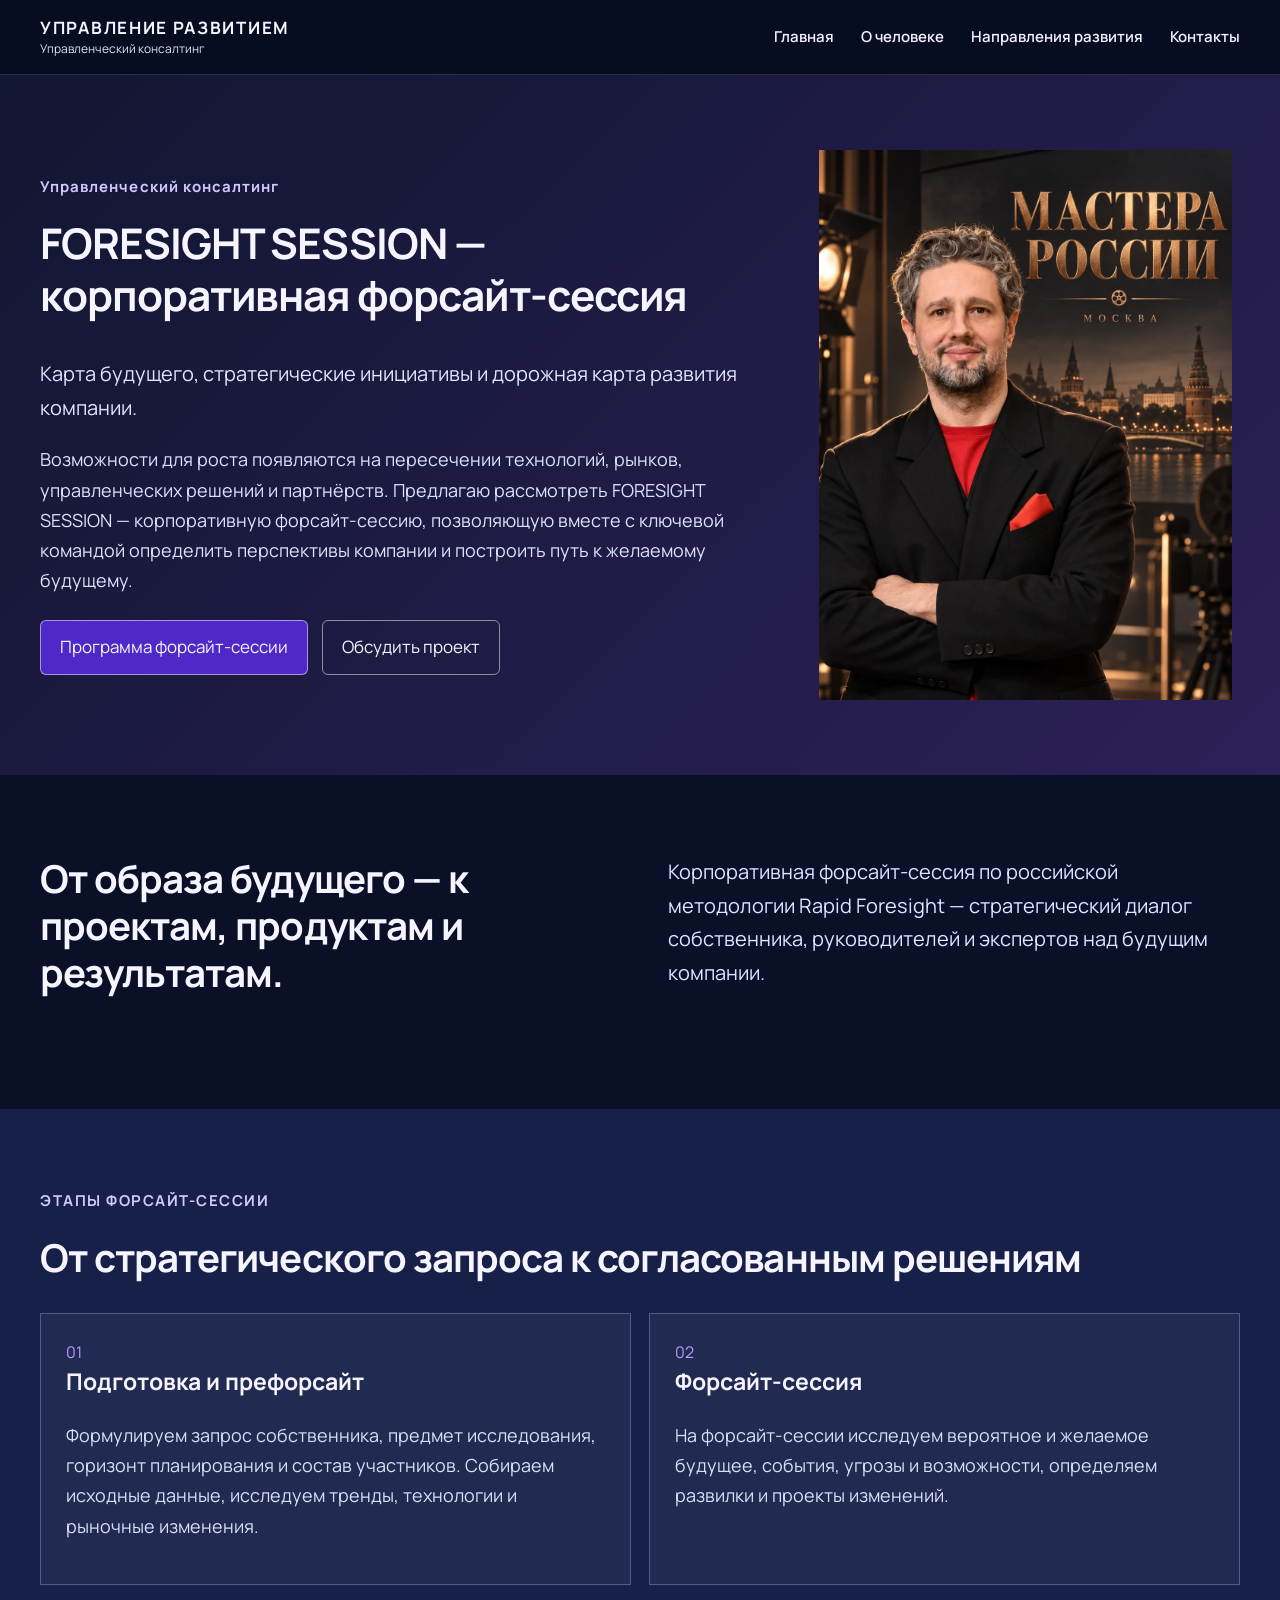
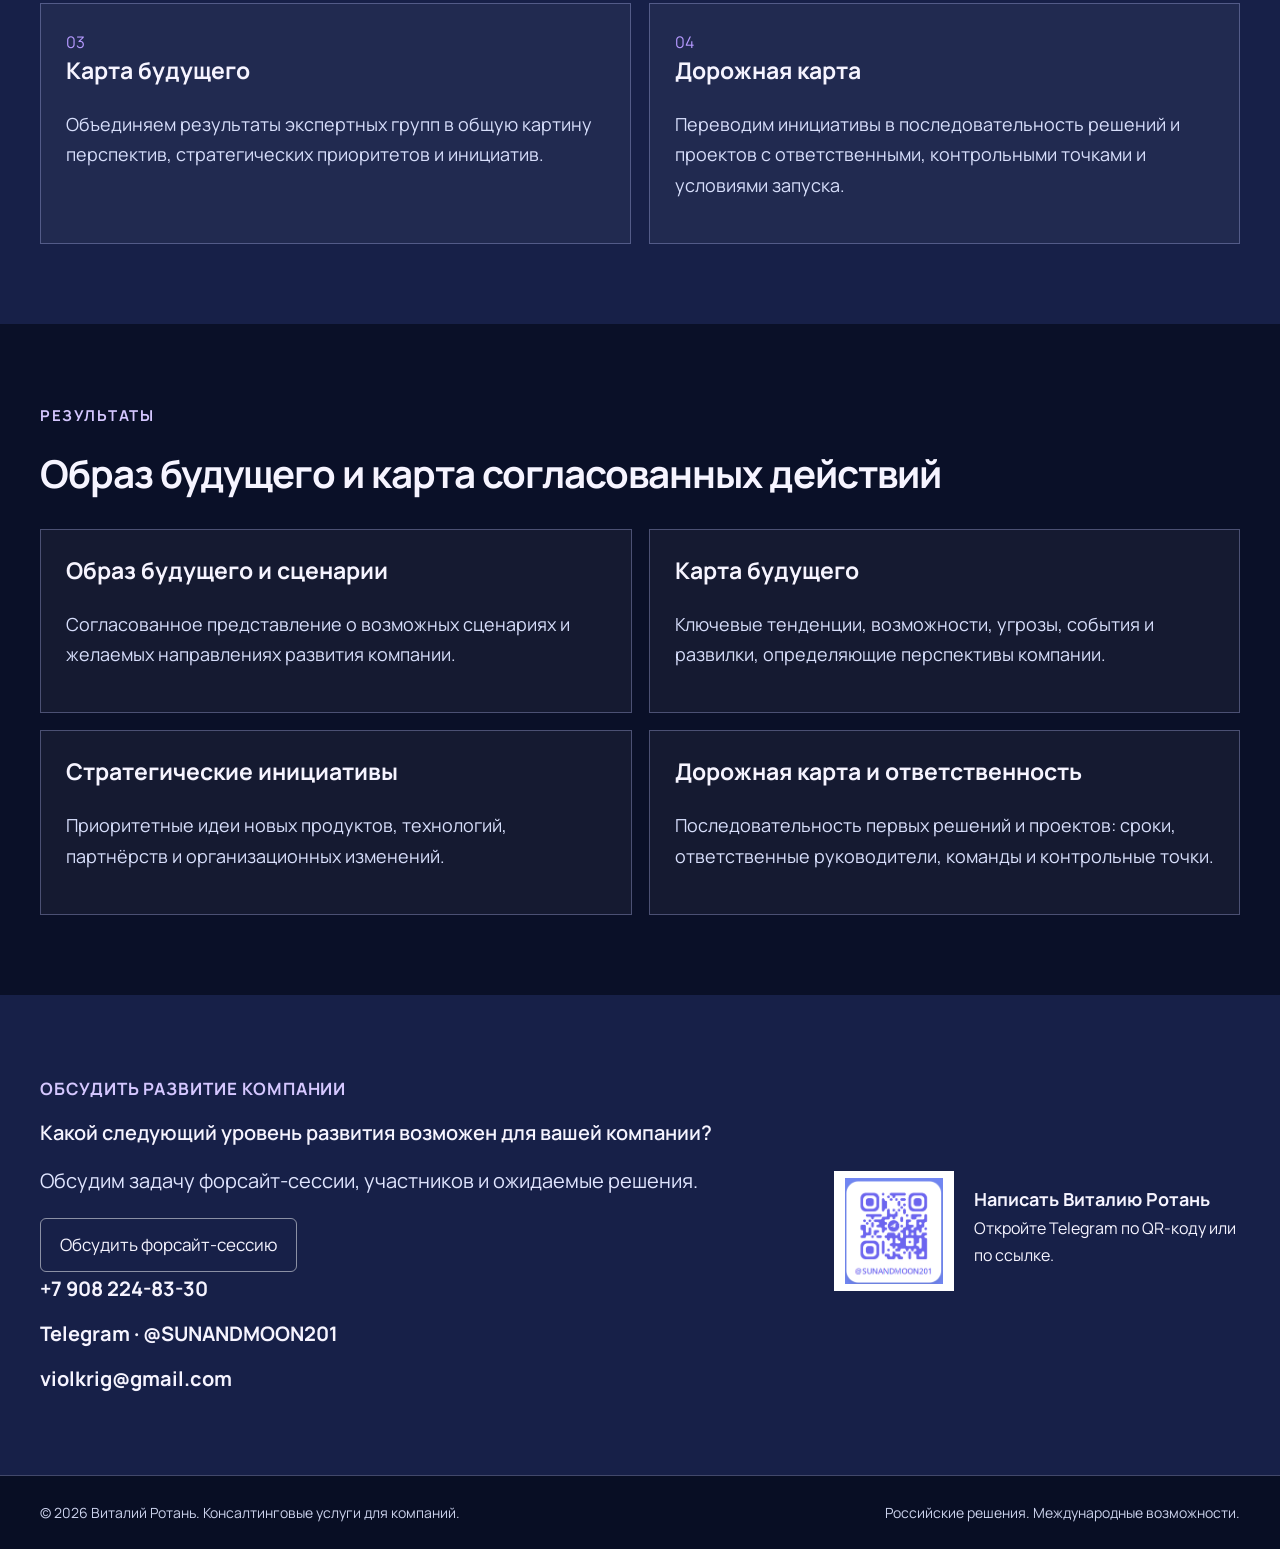
==== commit c0743b4a: "745" ====
--- a/u1.html
+++ b/u1.html
@@ -1,3 +1,3 @@
 <!DOCTYPE html>
 
-<html lang="ru"><head><meta charset="utf-8"/><meta content="width=device-width,initial-scale=1" name="viewport"/><meta content="FORESIGHT SESSION — корпоративная форсайт-сессия. Карта будущего, стратегические инициативы и дорожная карта развития компании." name="description"/><title>FORESIGHT SESSION — корпоративная форсайт-сессия | Виталий Ротань</title><link href="style.css" rel="stylesheet"/></head><body><header class="header"><div class="container header-inner"><a class="brand" href="index.html">РАЗВИТИЕ КОМПАНИЙ<small>Стратегия · организация · проекты</small></a><button aria-label="Открыть меню" class="mobile-menu" onclick="document.querySelector('.nav').classList.toggle('open')" type="button">Меню ☰</button><nav class="nav"><a href="index.html">Главная</a><a href="index.html#services">Услуги</a><a href="index.html#about">Обо мне</a><a class="link-accent" href="index.html#contacts">Контакты</a></nav></div></header><main><section class="subhero"><div class="container"><div class="subhero-layout"><div><div class="eyebrow">Консалтинговые услуги · U1</div><h1>FORESIGHT SESSION — корпоративная форсайт-сессия</h1><p class="lead">Карта будущего, стратегические инициативы и дорожная карта развития компании.</p><p class="personal-intro">Возможности для роста появляются на пересечении технологий, рынков, управленческих решений и партнёрств. Предлагаю рассмотреть FORESIGHT SESSION — корпоративную форсайт-сессию, позволяющую вместе с ключевой командой определить перспективы компании и построить путь к желаемому будущему.</p><div class="buttons"><a class="btn dark" href="#what">Как организуется работа</a><a class="btn" href="#contacts">Обсудить проект</a></div></div><figure class="subhero-photo"><img alt="Виталий Ротань. Мастера России" src="portrait.png"/></figure></div></div></section><section class="section"><div class="container two"><div><div class="overline">Подход</div><h2>От образа будущего — к проектам, продуктам и результатам.</h2></div><div><p class="lead">Корпоративная форсайт-сессия по российской методологии Rapid Foresight — организованная работа собственника, руководителей и экспертов над будущим компании.</p><p><a class="textlink" href="index.html#services">Все три направления →</a></p></div></div></section><section class="section tint" id="what"><div class="container"><div class="overline">Содержание работы</div><h2>От запроса до результата</h2><div class="steps"><article class="step"><div class="n">01</div><h3>Подготовка и префорсайт</h3><p>Формулируем запрос собственника, предмет работы, горизонт планирования и состав участников. Собираем исходные данные, исследуем тренды, технологии и рыночные изменения.</p></article><article class="step"><div class="n">02</div><h3>Форсайт-сессия</h3><p>В ходе групповой работы исследуем вероятное и желаемое будущее, события, угрозы и возможности, определяем развилки и проекты изменений.</p></article><article class="step"><div class="n">03</div><h3>Карта будущего</h3><p>Объединяем результаты рабочих групп в общую картину перспектив, стратегических приоритетов и инициатив.</p></article><article class="step"><div class="n">04</div><h3>Дорожная карта</h3><p>Переводим инициативы в последовательность решений и проектов с ответственными, контрольными точками и условиями запуска.</p></article></div></div></section><section class="section"><div class="container"><div class="overline">Результаты</div><h2>Что остаётся в компании</h2><div class="results"><article class="result"><h3>Карта будущего</h3><p>Согласованная перспектива компании и внешней среды.</p></article><article class="result"><h3>Портфель проектов</h3><p>Выбранные инициативы, новые продукты, рынки и организационные изменения.</p></article><article class="result"><h3>Дорожная карта</h3><p>Переход от образа будущего к конкретным действиям.</p></article></div><div class="banner"><strong>Масштаб и стоимость</strong><p>В небольшой компании достаточно одной группы и одной рабочей карты. Для холдинга с десятками филиалов возможна предварительная работа на местах, центральная сессия и передача согласованных решений обратно в подразделения. Стоимость рассчитывается индивидуально.</p></div><a class="mini-link" href="index.html#services">← Вернуться к другим направлениям</a></div></section></main><section class="section tint" id="contacts"><div class="container contact-wrap"><div><div class="overline">Обсудить задачу</div><h2>Предлагаю начать с установочной встречи</h2><p class="lead">Обсудим стратегический вопрос вашей компании, состав ключевых участников и ожидаемый результат. По итогам встречи подготовлю архитектуру форсайт-проекта, план работ и адресное коммерческое предложение.</p><div class="contact-lines"><a href="tel:+79082248330">+7 908 224-83-30</a><a href="https://t.me/SUNANDMOON201" rel="noopener" target="_blank">Telegram · @SUNANDMOON201</a><a href="mailto:violkrig@gmail.com">violkrig@gmail.com</a></div></div><div class="qr-card"><a href="https://t.me/SUNANDMOON201" rel="noopener" target="_blank"><img alt="QR-код Telegram Виталия Ротань" src="telegram-qr.png"/></a><div><strong>Написать Виталию Ротань</strong><p class="small">Откройте Telegram по QR-коду или по ссылке.</p></div></div></div></section><footer class="footer"><div class="container footer-inner"><span>© 2026 Виталий Ротань. Консалтинговые услуги для компаний.</span><span>Российские решения. Международные возможности.</span></div></footer></body></html>+<html lang="ru"><head><meta charset="utf-8"/><meta content="width=device-width,initial-scale=1" name="viewport"/><meta content="FORESIGHT SESSION — корпоративная форсайт-сессия. Карта будущего, стратегические инициативы и дорожная карта развития компании." name="description"/><title>FORESIGHT SESSION — корпоративная форсайт-сессия | Виталий Ротань</title><link href="style.css" rel="stylesheet"/></head><body><header class="header"><div class="container header-inner"><a class="brand" href="index.html">УПРАВЛЕНИЕ РАЗВИТИЕМ<small>Управленческий консалтинг</small></a><button aria-label="Открыть меню" class="mobile-menu" onclick="document.querySelector('.nav').classList.toggle('open')">Меню ☰</button><nav class="nav"><a href="index.html">Главная</a><a href="index.html#approach">О человеке</a><a href="index.html#directions">Направления развития</a><a href="index.html#contacts">Контакты</a></nav></div></header><main><section class="subhero"><div class="container"><div class="subhero-layout"><div><div class="eyebrow">Управленческий консалтинг</div><h1>FORESIGHT SESSION — корпоративная форсайт-сессия</h1><p class="lead">Карта будущего, стратегические инициативы и дорожная карта развития компании.</p><p class="personal-intro">Возможности для роста появляются на пересечении технологий, рынков, управленческих решений и партнёрств. Предлагаю рассмотреть FORESIGHT SESSION — корпоративную форсайт-сессию, позволяющую вместе с ключевой командой определить перспективы компании и построить путь к желаемому будущему.</p><div class="buttons"><a class="btn dark" href="#what">Программа форсайт-сессии</a><a class="btn" href="#contacts">Обсудить проект</a></div></div><figure class="subhero-photo"><img alt="Виталий Ротань. Мастера России" src="portrait.png"/></figure></div></div></section><section class="section"><div class="container two"><div><h2>От образа будущего — к проектам, продуктам и результатам.</h2></div><div><p class="lead">Корпоративная форсайт-сессия по российской методологии Rapid Foresight — стратегический диалог собственника, руководителей и экспертов над будущим компании.</p></div></div></section><section class="section tint" id="what"><div class="container"><div class="overline">Этапы форсайт-сессии</div><h2>От стратегического запроса к согласованным решениям</h2><div class="steps"><article class="step"><div class="n">01</div><h3>Подготовка и префорсайт</h3><p>Формулируем запрос собственника, предмет исследования, горизонт планирования и состав участников. Собираем исходные данные, исследуем тренды, технологии и рыночные изменения.</p></article><article class="step"><div class="n">02</div><h3>Форсайт-сессия</h3><p>На форсайт-сессии исследуем вероятное и желаемое будущее, события, угрозы и возможности, определяем развилки и проекты изменений.</p></article><article class="step"><div class="n">03</div><h3>Карта будущего</h3><p>Объединяем результаты экспертных групп в общую картину перспектив, стратегических приоритетов и инициатив.</p></article><article class="step"><div class="n">04</div><h3>Дорожная карта</h3><p>Переводим инициативы в последовательность решений и проектов с ответственными, контрольными точками и условиями запуска.</p></article></div></div></section><section class="section"><div class="container"><div class="overline">Результаты</div><h2>Образ будущего и карта согласованных действий</h2><div class="results results-four"><article class="result"><h3>Образ будущего и сценарии</h3><p>Согласованное представление о возможных сценариях и желаемых направлениях развития компании.</p></article><article class="result"><h3>Карта будущего</h3><p>Ключевые тенденции, возможности, угрозы, события и развилки, определяющие перспективы компании.</p></article><article class="result"><h3>Стратегические инициативы</h3><p>Приоритетные идеи новых продуктов, технологий, партнёрств и организационных изменений.</p></article><article class="result"><h3>Дорожная карта и ответственность</h3><p>Последовательность первых решений и проектов: сроки, ответственные руководители, команды и контрольные точки.</p></article></div></div></section></main><section class="section tint" id="contacts"><div class="container contact-wrap"><div><div class="overline">Обсудить развитие компании</div><h2>Какой следующий уровень развития возможен для вашей компании?</h2><p class="lead">Обсудим задачу форсайт-сессии, участников и ожидаемые решения.</p><a class="btn" href="https://t.me/SUNANDMOON201" rel="noopener noreferrer" target="_blank">Обсудить форсайт-сессию</a><div class="contact-lines"><a href="tel:+79082248330">+7 908 224-83-30</a><a href="https://t.me/SUNANDMOON201" rel="noopener" target="_blank">Telegram · @SUNANDMOON201</a><a href="mailto:violkrig@gmail.com">violkrig@gmail.com</a></div></div><div class="qr-card"><a href="https://t.me/SUNANDMOON201" rel="noopener" target="_blank"><img alt="QR-код Telegram Виталия Ротань" src="telegram-qr.png"/></a><div><strong>Написать Виталию Ротань</strong><p class="small">Откройте Telegram по QR-коду или по ссылке.</p></div></div></div></section><footer class="footer"><div class="container footer-inner"><span>© 2026 Виталий Ротань. Консалтинговые услуги для компаний.</span><span>Российские решения. Международные возможности.</span></div></footer></body></html>
--- a/style.css
+++ b/style.css
@@ -1,55 +1,18 @@
+@import url('https://fonts.googleapis.com/css2?family=Manrope:wght@400;500;600;700;800&display=swap');
+:root{--base:#0A1028;--bg:#10183E;--ink:#F6F4FF;--muted:#D9E1FD;--cyan:#00A5E9;--lilac:#B69AFF;--violet:#714DF2;--violet2:#4F29C7;--sun:#FFF500;--border:rgba(190,193,255,.32);--font:Manrope,system-ui,Arial,sans-serif}*{box-sizing:border-box}html{scroll-behavior:smooth;scroll-padding-top:86px}body{margin:0;background:var(--base);color:var(--ink);font:18px/1.65 var(--font)}a{color:inherit;text-decoration:none}a:focus-visible,button:focus-visible{outline:3px solid var(--sun);outline-offset:5px}p,h1,h2,h3,figure{margin-top:0}p{font-size:19px;line-height:1.68}h1,h2{font-weight:700;letter-spacing:-.025em;line-height:1.23}h1{font-size:clamp(33px,3.3vw,46px)}h2{font-size:clamp(31px,3vw,40px)}h3{font-size:24px;line-height:1.35}.container{width:min(100% - 80px,1230px);margin-inline:auto}.header{position:sticky;top:0;z-index:30;background:rgba(8,13,34,.93);border-bottom:1px solid rgba(210,210,255,.16);backdrop-filter:blur(15px)}.header-inner{min-height:74px;display:flex;align-items:center;justify-content:space-between;gap:32px}.brand{font-size:17px;font-weight:700;letter-spacing:.1em;line-height:1.15}.brand small{display:block;font-size:12px;color:var(--muted);font-weight:400;letter-spacing:0;margin-top:5px}.nav{display:flex;align-items:center;gap:27px}.nav a{font-size:15px;font-weight:600;color:#f3f0ff}.nav a:hover,.opening-quote a:hover{color:var(--sun)}.mobile-menu{display:none;color:var(--ink);background:transparent;border:1px solid var(--border);font:600 15px var(--font);padding:10px}.opening{position:relative;min-height:calc(100svh - 74px);overflow:hidden;display:flex;flex-direction:column;justify-content:space-between;background:#091229}.opening-image{position:absolute;inset:0;background-image:url('moscow-stars.webp');background-position:center 47%;background-size:cover;filter:saturate(1.22)}.opening-shade{position:absolute;inset:0;background:linear-gradient(90deg,rgba(3,9,29,.89) 0%,rgba(6,11,35,.76) 40%,rgba(12,16,49,.17) 83%),linear-gradient(0deg,rgba(5,8,27,.58),transparent 24%,transparent 75%,rgba(4,8,28,.33))}.opening-content{position:relative;z-index:1;padding-top:clamp(35px,5vh,75px);padding-bottom:64px}.opening-collection{max-width:690px}.opening-quote{margin:0;padding:15px 0 16px;border-bottom:1px solid rgba(233,229,255,.24)}.opening-quote:first-child{padding-top:0}.opening-quote:last-child{border-bottom:none}.opening-quote blockquote{margin:0 0 7px;font-size:clamp(21px,2.15vw,29px);font-weight:600;letter-spacing:-.02em;line-height:1.39;text-wrap:balance}.opening-quote figcaption{font-size:16px;color:#DDE5FF}.opening-quote figcaption a{color:#d4c5ff;text-decoration:underline;text-decoration-color:rgba(207,178,255,.65);text-underline-offset:5px;font-weight:700}.new-window{display:block;font-size:13px;color:#c8c9e6;margin-top:5px}.path-section{background:radial-gradient(ellipse at 96% 5%,rgba(113,77,242,.33),transparent 48%),linear-gradient(160deg,#101737 12%,#20204a 75%,#121c3e);padding:95px 0 35px}.path-grid{display:grid;grid-template-columns:minmax(270px,.73fr) minmax(480px,1.27fr);gap:72px;align-items:start}.portrait-frame{margin:0;position:relative}.portrait-frame img{width:100%;height:auto;max-height:700px;object-fit:contain;display:block;border:1px solid rgba(255,255,255,.17)}.portrait-frame figcaption{margin-top:14px;font-size:16px;line-height:1.5;color:#e4e4ff}.overline{font-size:15px;font-weight:700;letter-spacing:.1em;text-transform:uppercase;color:#d5c7ff;margin-bottom:21px}.path-content h1{margin-bottom:30px}.path-content p{color:#eaedff}.path-question{font-size:clamp(25px,2.3vw,32px);line-height:1.45;font-weight:700;color:#f9f0ff!important;margin:26px 0 32px}.thought{padding:24px 0 23px 28px;border-left:3px solid var(--lilac);margin-bottom:28px}.thought p{font-size:19px;font-weight:600;margin-bottom:9px}.thought span{font-size:15px;color:#cabaff}.personal{font-size:18px!important;color:#cbd4f8!important}.section-next{display:flex;justify-content:end;padding-top:24px}.section-next a{font-size:16px;color:#d4c5ff}.directions-section{background:radial-gradient(ellipse at 95% 0%,rgba(0,165,233,.22),transparent 38%),linear-gradient(150deg,#111b41 0%,#171540 100%);padding:95px 0}.directions-intro{max-width:820px;color:#dbe4ff}.directions-grid{display:grid;grid-template-columns:repeat(3,minmax(0,1fr));gap:20px;margin-top:39px}.direction-card{min-height:370px;padding:33px 28px 25px;border:1px solid rgba(190,165,255,.38);border-radius:10px;background:linear-gradient(140deg,rgba(113,77,242,.2),rgba(6,15,40,.65));display:flex;flex-direction:column}.direction-num{font-size:16px;color:var(--lilac);font-weight:700;margin-bottom:25px}.direction-card h3{min-height:70px}.direction-card p{font-size:18px;color:#dce5ff}.direction-card a{margin-top:auto;font-size:17px;color:#e0d1ff;font-weight:700;border-top:1px solid var(--border);padding-top:19px}.direction-card:hover{border-color:var(--sun)}.contacts-section{background:#121b3e;padding:80px 0}.contacts-grid{display:grid;grid-template-columns:1.4fr .6fr;gap:55px;align-items:center}.contacts-grid p{color:#d7dcf6}.contact-links{display:flex;flex-direction:column;align-items:start;gap:11px;font-size:20px;font-weight:700}.contact-links a:hover{color:var(--sun)}.qr-wrap{display:flex;flex-direction:column;align-items:center;gap:12px;font-size:16px;font-weight:700;text-align:center}.qr-wrap img{width:170px;height:170px;background:white;padding:12px;border-radius:8px;object-fit:contain}.projects-section{padding:76px 0 95px;background:linear-gradient(130deg,#17183e,#281857)}.projects-grid{display:grid;grid-template-columns:repeat(2,minmax(0,1fr));gap:22px;margin-top:35px}.project{padding:29px;background:rgba(12,14,42,.58);border:1px solid var(--border);border-radius:10px}.project p{font-size:18px;color:#d8ddff}.project a{font-weight:700;color:#dfd1ff;font-size:17px;text-decoration:underline;text-underline-offset:5px}.project-line{display:flex;justify-content:space-between;align-items:center;gap:17px}.project-line img{width:84px;height:84px;object-fit:contain;background:white;padding:7px;border-radius:6px}.footer{padding:25px 0;border-top:1px solid var(--border);font-size:14px;color:#cbd2ec;background:#080e24}.footer-inner{display:flex;justify-content:space-between;gap:20px}
+/* linked service pages remain fully substantive while adopting V6 typography and contrast */
+.section{padding:80px 0}.section.tint{background:#172048}.section.deep{background:#28205b}.two{display:grid;grid-template-columns:1fr 1fr;gap:55px}.lead{font-size:20px;color:#e0e5ff}.small{font-size:16px}.subhero{padding:75px 0;background:linear-gradient(135deg,#111631,#2c2058)}.subhero-layout{display:grid;grid-template-columns:1.25fr .75fr;gap:55px;align-items:center}.subhero-photo{margin:0}.subhero-photo img{width:100%;display:block;max-height:550px;object-fit:contain}.subhero h1{font-size:clamp(33px,3.3vw,46px)}.eyebrow{font-size:15px;letter-spacing:.07em;color:#d5c7ff;font-weight:700;margin-bottom:18px}.personal-intro{font-size:18px;color:#dce2fc}.buttons{display:flex;flex-wrap:wrap;gap:14px;margin-top:25px}.btn{display:inline-flex;min-height:50px;padding:12px 19px;border:1px solid rgba(255,255,255,.5);border-radius:6px;font-size:17px;align-items:center;justify-content:center}.btn.dark{background:var(--violet2)}.btn:hover{border-color:var(--sun)}.steps{display:grid;grid-template-columns:repeat(2,1fr);gap:18px}.step,.result{background:rgba(255,255,255,.045);border:1px solid var(--border);padding:25px}.step h3,.result h3{font-size:23px}.step p,.result p{font-size:18px;color:#d7defb}.step .n{font-size:16px;color:var(--lilac)}.results{display:grid;grid-template-columns:repeat(3,1fr);gap:17px}.banner{border-left:3px solid var(--lilac);margin-top:28px;padding:25px;background:rgba(113,77,242,.15)}.banner p{font-size:18px}.mini-link,.textlink{display:inline-block;color:#dfceff;font-weight:700;text-decoration:underline;text-underline-offset:4px;font-size:17px;margin-top:14px}.contact-wrap{display:grid;grid-template-columns:1.3fr .7fr;gap:40px;align-items:center}.contact-lines{display:flex;flex-direction:column;gap:12px;font-size:20px;font-weight:700}.qr-card{display:flex;align-items:center;gap:20px}.qr-card img{width:120px;height:120px;object-fit:contain;background:white;padding:7px}.grid3{display:grid;grid-template-columns:repeat(3,1fr);gap:16px}.product{border:1px solid var(--border);padding:25px}.product p{font-size:18px}.product .learn{font-size:17px;color:#d8c6ff}.rule-list{list-style:none;padding:0}.rule-list li{border-bottom:1px solid var(--border);padding:16px 0}.rule-list strong{display:block;font-size:19px}.rule-list span{font-size:17px;color:#dde3ff}
+@media(max-width:920px){.container{width:min(100% - 48px,1200px)}.header-inner{gap:14px}.nav{gap:15px}.nav a{font-size:14px}.path-grid{grid-template-columns:300px 1fr;gap:37px}.directions-grid{gap:12px}.direction-card{padding:25px 18px}}
+@media(max-width:740px){body{font-size:17px}.container{width:min(100% - 36px,1200px)}p{font-size:18px}.header-inner{min-height:66px}.mobile-menu{display:block}.nav{display:none;position:absolute;top:66px;left:0;right:0;background:#0c1333;padding:15px 22px 25px;border-bottom:1px solid var(--border);flex-direction:column;align-items:stretch;gap:3px}.nav.open{display:flex}.nav a{padding:12px 0;font-size:17px}.opening{min-height:calc(100svh - 66px)}.opening-content{padding-top:35px;padding-bottom:44px}.opening-shade{background:linear-gradient(90deg,rgba(4,7,30,.89),rgba(4,7,30,.65)),linear-gradient(0deg,rgba(5,6,25,.6),transparent 35%)}.opening-quote blockquote{font-size:clamp(21px,4.3vw,25px)}.opening-quote{padding:13px 0}.opening-quote figcaption{font-size:15px}.path-section,.directions-section,.contacts-section,.projects-section{padding:55px 0}.path-grid,.directions-grid,.contacts-grid,.projects-grid,.subhero-layout,.two,.steps,.results,.grid3,.contact-wrap{grid-template-columns:1fr}.path-grid{gap:35px}.portrait-frame{max-width:410px}.path-content h1{font-size:34px}.direction-card{min-height:280px}.direction-card h3{min-height:0}.direction-card .direction-num{margin-bottom:12px}.contact-links{font-size:19px}.footer-inner{flex-direction:column;gap:6px}.qr-wrap{align-items:flex-start;text-align:left}.subhero{padding:45px 0}.buttons{flex-direction:column}.btn{width:100%}.qr-card{align-items:flex-start}.qr-card img{width:95px;height:95px}}
+@media(prefers-reduced-motion:reduce){html{scroll-behavior:auto}}
 
-@import url('https://fonts.googleapis.com/css2?family=Manrope:wght@400;500;600;700;800&display=swap');
-:root{--ink:#162538;--mid:#44566a;--pale:#f5f6f5;--line:#dfe5e6;--accent:#b28a51;--deep:#132f43;--white:#fff}*{box-sizing:border-box}html{scroll-behavior:smooth}body{margin:0;font-family:Manrope,Arial,sans-serif;color:var(--ink);background:white;line-height:1.62}a{color:inherit;text-decoration:none}button{font:inherit}.container{max-width:1170px;margin:auto;padding:0 38px}.header{position:sticky;top:0;z-index:20;background:rgba(255,255,255,.96);border-bottom:1px solid var(--line);backdrop-filter:blur(16px)}.header-inner{display:flex;align-items:center;justify-content:space-between;min-height:77px;gap:22px}.brand{font-size:16px;letter-spacing:.05em;font-weight:800;line-height:1.25}.brand small{display:block;font-weight:500;letter-spacing:0;font-size:10px;color:var(--mid)}.nav{display:flex;gap:25px;align-items:center}.nav a{font-size:12px;font-weight:700}.nav a:hover{color:#946d3b}.link-accent{color:#987043!important}.hero{padding:80px 0 77px;background:radial-gradient(circle at 80% 13%,#f0efeb,transparent 45%),#fafaf8}.eyebrow{font-size:11px;text-transform:uppercase;letter-spacing:.18em;color:#906e45;font-weight:800}.hero-grid{display:grid;grid-template-columns:1.12fr .88fr;gap:70px;align-items:center}h1,h2,h3,p{margin-top:0}h1{font-size:clamp(38px,4.5vw,64px);line-height:1.12;letter-spacing:-.052em;margin:19px 0 23px;font-weight:800}h2{font-size:clamp(29px,3vw,42px);line-height:1.2;letter-spacing:-.045em;margin:0 0 22px}h3{font-size:21px;letter-spacing:-.025em;line-height:1.3}.lead{font-size:17px;line-height:1.8;color:var(--mid);max-width:650px}.small{font-size:13px;color:var(--mid)}.buttons{display:flex;gap:12px;flex-wrap:wrap;margin-top:29px}.btn{display:inline-flex;justify-content:center;align-items:center;min-height:48px;padding:12px 22px;border:1px solid var(--deep);font-size:12px;font-weight:800;border-radius:3px;transition:.15s}.btn.dark{background:var(--deep);color:white}.btn:hover{transform:translateY(-2px)}.hero-image{width:100%;max-height:540px;object-fit:cover;object-position:center 16%;display:block;box-shadow:0 23px 60px #182f3f24}.photo-caption{margin:10px 0 0;color:var(--mid);font-size:11px}.section{padding:87px 0}.section.tint{background:#f5f6f6}.section.deep{background:var(--deep);color:white}.section.deep p{color:#d1dde2}.overline{font-size:11px;letter-spacing:.13em;text-transform:uppercase;color:#a47d4b;font-weight:800;margin-bottom:12px}.intro{max-width:770px}.intro p{font-size:16px;color:var(--mid)}.grid3{display:grid;grid-template-columns:repeat(3,1fr);gap:20px;margin-top:38px}.product{border:1px solid var(--line);padding:28px 25px 24px;min-height:310px;display:flex;flex-direction:column;background:white}.product .num{color:#a07d4a;font-weight:800;font-size:12px}.product p{font-size:13.5px;color:var(--mid);line-height:1.75}.product .learn{margin-top:auto;font-weight:800;font-size:12px;padding-top:22px;color:var(--deep)}.product:hover{border-color:#b39465;box-shadow:0 12px 35px #10263c10}.statement{font-size:clamp(24px,3vw,38px);max-width:900px;line-height:1.43;font-weight:700;letter-spacing:-.03em}.two{display:grid;grid-template-columns:1fr 1fr;gap:65px;align-items:start}.rule-list{list-style:none;margin:0;padding:0}.rule-list li{padding:17px 0;border-bottom:1px solid var(--line)}.rule-list strong{display:block;font-size:15px}.rule-list span{display:block;color:var(--mid);font-size:13px;margin-top:6px}.identity{display:grid;grid-template-columns:150px 1fr;gap:34px;align-items:center}.identity img{width:150px;height:192px;object-fit:cover;object-position:center 9%}.project-callout{display:flex;align-items:center;gap:28px;border-top:1px solid var(--line);padding-top:29px;margin-top:36px}.project-callout img{width:100px;height:100px;object-fit:contain}.project-callout p{font-size:13px;color:var(--mid);margin-bottom:7px}.textlink{font-weight:800;font-size:13px;color:#966e3c;text-decoration:underline;text-underline-offset:4px}.contact-wrap{display:grid;grid-template-columns:1.3fr .7fr;gap:45px;align-items:center}.contact-lines{display:flex;flex-direction:column;gap:15px;font-size:18px;font-weight:700}.contact-lines a:hover{text-decoration:underline}.qr-card{display:flex;align-items:center;gap:20px}.qr-card img{width:135px;height:135px;object-fit:contain}.footer{border-top:1px solid var(--line);padding:23px 0;background:#fafafa;color:#667887;font-size:11px}.footer-inner{display:flex;justify-content:space-between;gap:12px}.subhero{padding:75px 0 72px;background:#f7f8f7}.subhero h1{max-width:950px}.subhero .lead{max-width:850px}.steps{counter-reset:step;display:grid;grid-template-columns:repeat(2,1fr);gap:18px;margin-top:35px}.step{padding:28px;border:1px solid var(--line);background:white}.step .n{font-size:12px;color:#a07d4a;font-weight:800}.step h3{margin:10px 0}.step p{font-size:13px;color:var(--mid);margin:0}.results{display:grid;grid-template-columns:repeat(3,1fr);gap:18px}.result{padding:23px;border-left:2px solid var(--accent);background:#fff}.result h3{font-size:16px}.result p{font-size:13px;color:var(--mid)}.banner{background:#f2f3f1;border-left:3px solid var(--accent);padding:27px 30px;margin-top:35px;font-size:15px}.mini-link{display:inline-block;margin-top:17px;font-size:12px;font-weight:800;text-decoration:underline;text-underline-offset:3px}.mobile-menu{display:none}.no-wrap{white-space:nowrap}
-@media(max-width:840px){.container{padding:0 22px}.nav{gap:15px}.nav a{font-size:11px}.hero{padding:50px 0}.hero-grid{grid-template-columns:1fr;gap:28px}.hero-image{max-height:440px;object-fit:contain;object-position:left}.grid3,.results{grid-template-columns:1fr}.product{min-height:auto}.section{padding:62px 0}.two,.contact-wrap{grid-template-columns:1fr;gap:26px}.steps{grid-template-columns:1fr}.identity{grid-template-columns:110px 1fr;gap:18px}.identity img{width:110px;height:145px}.project-callout{gap:13px}.project-callout img{width:72px;height:72px}.contact-lines{font-size:15px}}
-@media(max-width:570px){.header-inner{min-height:66px}.nav{display:none}.mobile-menu{display:block;background:transparent;border:0;color:var(--deep);font-weight:800;cursor:pointer}.nav.open{display:flex;position:absolute;top:65px;left:0;right:0;flex-direction:column;align-items:flex-start;gap:0;padding:12px 22px 20px;background:white;border-bottom:1px solid var(--line)}.nav.open a{padding:10px 0;width:100%;font-size:13px}h1{font-size:36px}.lead{font-size:15px}.buttons{flex-direction:column;align-items:stretch}.btn{width:100%}.contact-wrap{gap:24px}.footer-inner{flex-direction:column}.qr-card img{width:110px;height:110px}}
+/* V10: concise next-step questions after deliverables. */
+.results-four{grid-template-columns:repeat(2,minmax(0,1fr))}
+#contacts h2{max-width:780px;text-wrap:balance}
+#contacts .contact-lines>.btn{align-self:flex-start;background:var(--violet2);border-color:var(--lilac);margin:4px 0 12px;font-weight:700;text-align:center}
+@media(max-width:740px){.results-four{grid-template-columns:1fr}#contacts .contact-lines>.btn{align-self:stretch}}
 
-.subhero-layout{display:grid;grid-template-columns:1.2fr .8fr;gap:56px;align-items:center}.subhero-photo{margin:0;max-width:350px;justify-self:end}.subhero-photo img{width:100%;height:auto;display:block;box-shadow:0 22px 45px #1b2b3a19}.personal-intro{font-size:15px;line-height:1.8;color:var(--mid);max-width:670px;margin-top:12px}.subhero-layout h1{font-size:clamp(34px,3.9vw,53px)}@media(max-width:840px){.subhero-layout{grid-template-columns:1fr;gap:26px}.subhero-photo{justify-self:start;max-width:320px}}
-
-/* Site V4: ровная типографика и выбранные цветовые акценты */
-:root{--ink:#1b1b25;--mid:#303440;--pale:#f4faff;--line:#dce8f0;--accent:#714DF2;--deep:#00A5E9;--white:#fff}
-body{color:var(--ink);font-size:20px;line-height:1.58}
-.header{background:rgba(255,255,255,.97)}
-.brand{font-size:18px;letter-spacing:.005em}.brand small{font-size:14px;color:#303440}
-.nav a{font-size:16px}.nav a:hover,.link-accent{color:#714DF2!important}
-.hero{background:linear-gradient(112deg,#fff 55%,#eaf8ff 100%);padding:58px 0}
-.hero-grid{grid-template-columns:1.12fr .88fr;gap:45px}
-.eyebrow,.overline{font-size:16px;letter-spacing:.045em;color:#714DF2}
-h1{font-size:clamp(33px,3.4vw,46px);letter-spacing:-.028em;line-height:1.22;margin:18px 0 22px}
-h2{font-size:clamp(28px,2.8vw,36px);letter-spacing:-.025em;line-height:1.27}
-h3{font-size:25px;letter-spacing:-.01em;line-height:1.35}
-p,.lead,.intro p{font-size:20px;line-height:1.66;color:var(--mid)}
-.small,.personal-intro{font-size:18px}.hero .lead{font-size:20px;line-height:1.6}
-.btn{font-size:17px;font-weight:700;min-height:52px;border-radius:5px;border-color:#00A5E9}
-.btn.dark{background:#00A5E9;color:#121212}
-.photo-caption{font-size:17px;color:#25252b}
-.section{padding:65px 0}.section.tint{background:#eef9ff}.section.deep{background:#e5f7ff;color:#1b1b25}
-.section.deep p{color:#303440}.statement{font-size:clamp(28px,2.9vw,37px)}
-.grid3{gap:17px;margin-top:32px}.product{min-height:310px;padding:27px 23px;border-radius:6px}
-.product p,.step p,.result p,.project-callout p{font-size:18px;line-height:1.57}
-.product .learn,.textlink,.mini-link{font-size:17px;color:#4F29C7}
-.rule-list strong{font-size:20px}.rule-list span{font-size:18px}
-.contact-lines{font-size:21px}.footer{font-size:15px}
-.subhero{background:#f0faff}.subhero-layout h1{font-size:clamp(34px,3.4vw,46px)}
-.step .n{color:#714DF2}.banner{background:#f0faff}.result{border-left-color:#714DF2}
-.projects-section{background:white}.projects-grid{display:grid;grid-template-columns:1fr 1fr;gap:20px;margin-top:22px}
-.project-card{border:1px solid var(--line);border-radius:6px;padding:28px;min-height:215px}
-.project-card p{font-size:18px}.project-media{display:flex;align-items:center;gap:20px}.project-media img{width:112px;height:112px;object-fit:contain}
-@media(max-width:840px){.hero-grid,.projects-grid{grid-template-columns:1fr}.nav a{font-size:14px}.product{min-height:auto}}
-@media(max-width:570px){body{font-size:18px}.brand{font-size:16px}.brand small{font-size:12px}h1{font-size:34px}h2{font-size:29px}h3{font-size:23px}.lead,p,.hero .lead{font-size:18px}.overline,.eyebrow{font-size:14px}.btn{font-size:17px}.nav.open a{font-size:17px}.project-media{align-items:flex-start}.project-media img{width:85px;height:85px}.section{padding:49px 0}.hero{padding:42px 0}}
-
-/* Site V5: четыре строки вступления; равная и доступная типографика */
-.hero-grid{align-items:start;gap:40px}
-.quote-sequence{display:flex;flex-direction:column;gap:0}
-.opening-quote{margin:0;padding:12px 0 13px;border-bottom:1px solid #dce8f0}
-.opening-quote:first-child{padding-top:0}
-.opening-quote blockquote{margin:0 0 5px;font-size:clamp(21px,2.0vw,27px);line-height:1.36;letter-spacing:-.015em;font-weight:650;color:#181a22}
-.opening-quote figcaption{font-size:16px;line-height:1.5;color:#555862}
-.closing-quote blockquote{font-weight:750}
-.manifest-link{color:#4F29C7;text-decoration:underline;text-decoration-thickness:1px;text-underline-offset:4px;font-weight:650}
-.manifest-link:hover,.manifest-link:focus-visible{color:#714DF2}
-.opens-new-tab{display:block;font-size:14px;color:#555862;margin-top:3px}
-.hero-cta{padding-top:13px}
-.hero-tagline{font-size:19px;line-height:1.5;color:#303440;margin-bottom:5px}
-.hero-cta .buttons{margin-top:16px}
-@media(max-width:570px){.opening-quote blockquote{font-size:22px}.opening-quote figcaption{font-size:16px}.opens-new-tab{font-size:14px}.hero-tagline{font-size:18px}}
+/* V11: balanced typography for the closing invitation on the three service pages. */
+.contact-wrap .overline{font-size:17px;letter-spacing:.055em;margin-bottom:15px}
+.contact-wrap h2{font-size:20px;line-height:1.5;letter-spacing:0;font-weight:600}
+@media(max-width:740px){.contact-wrap h2{font-size:20px}}
